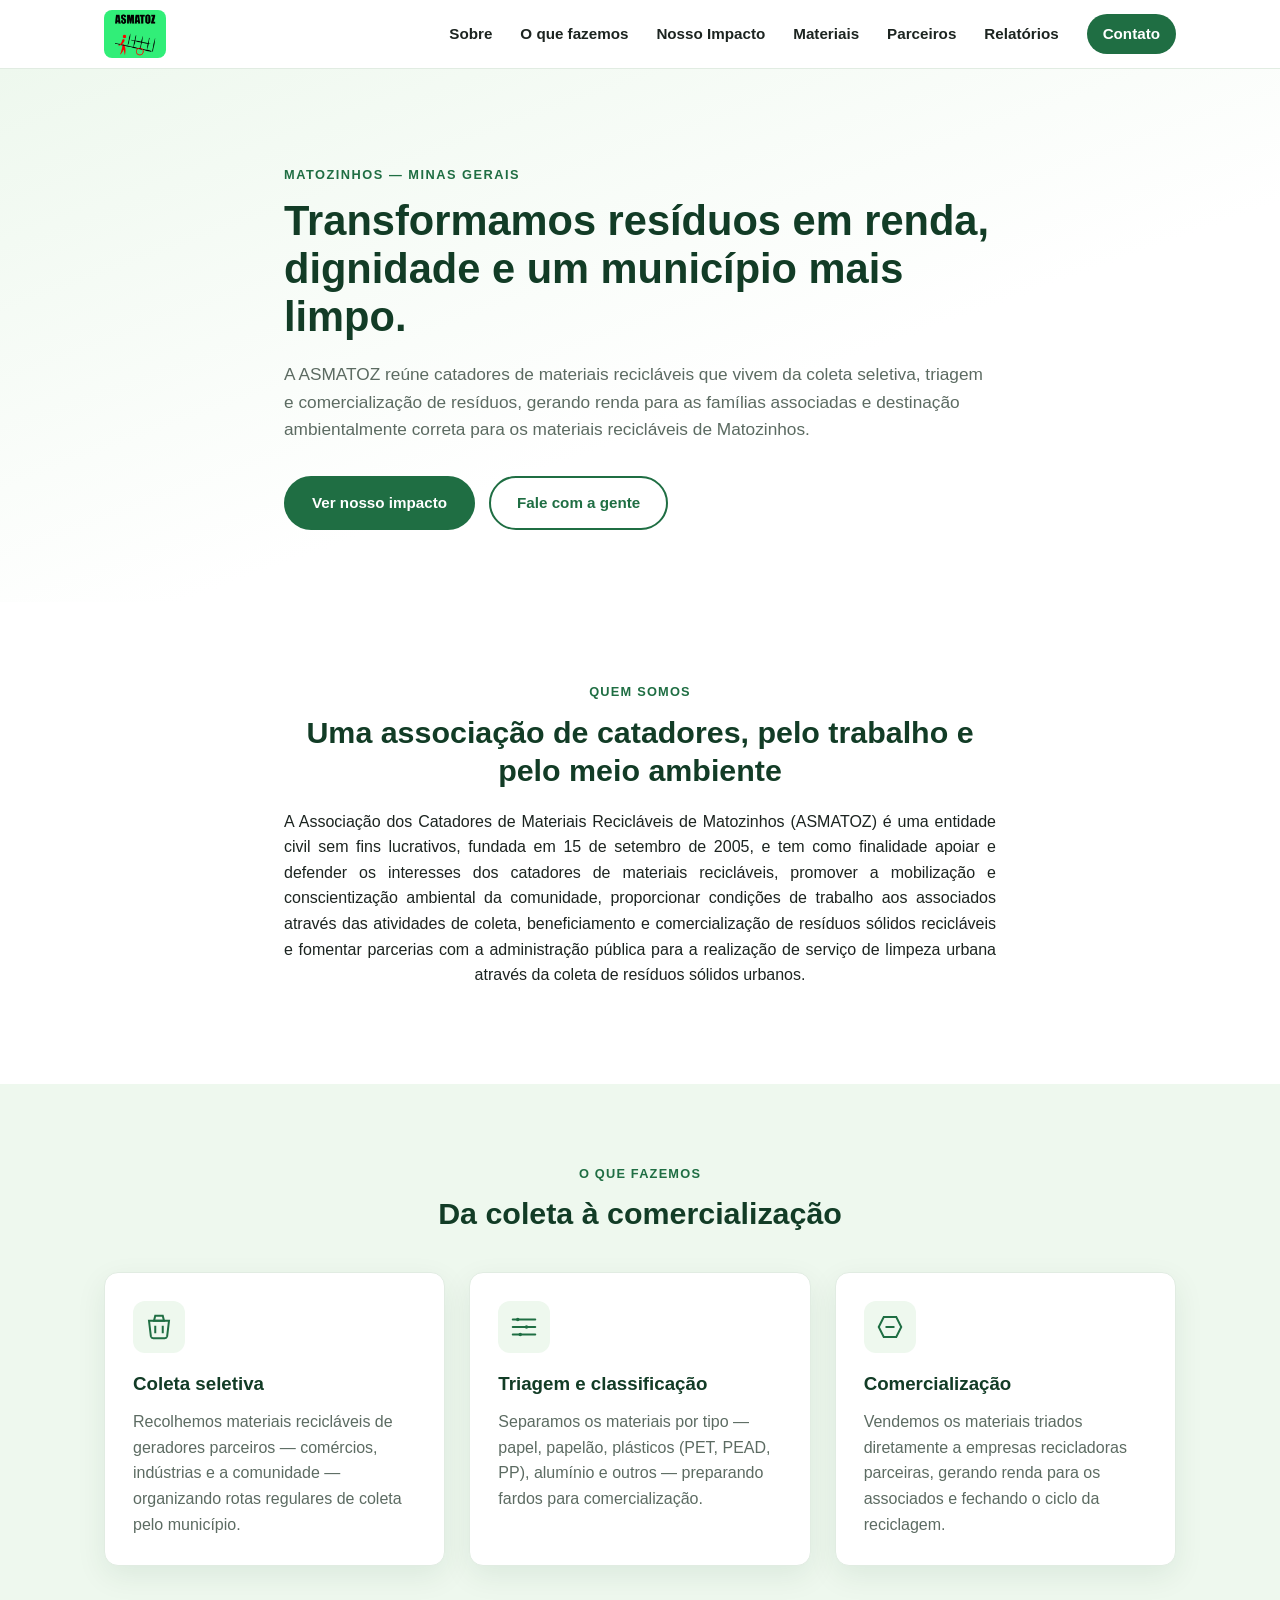
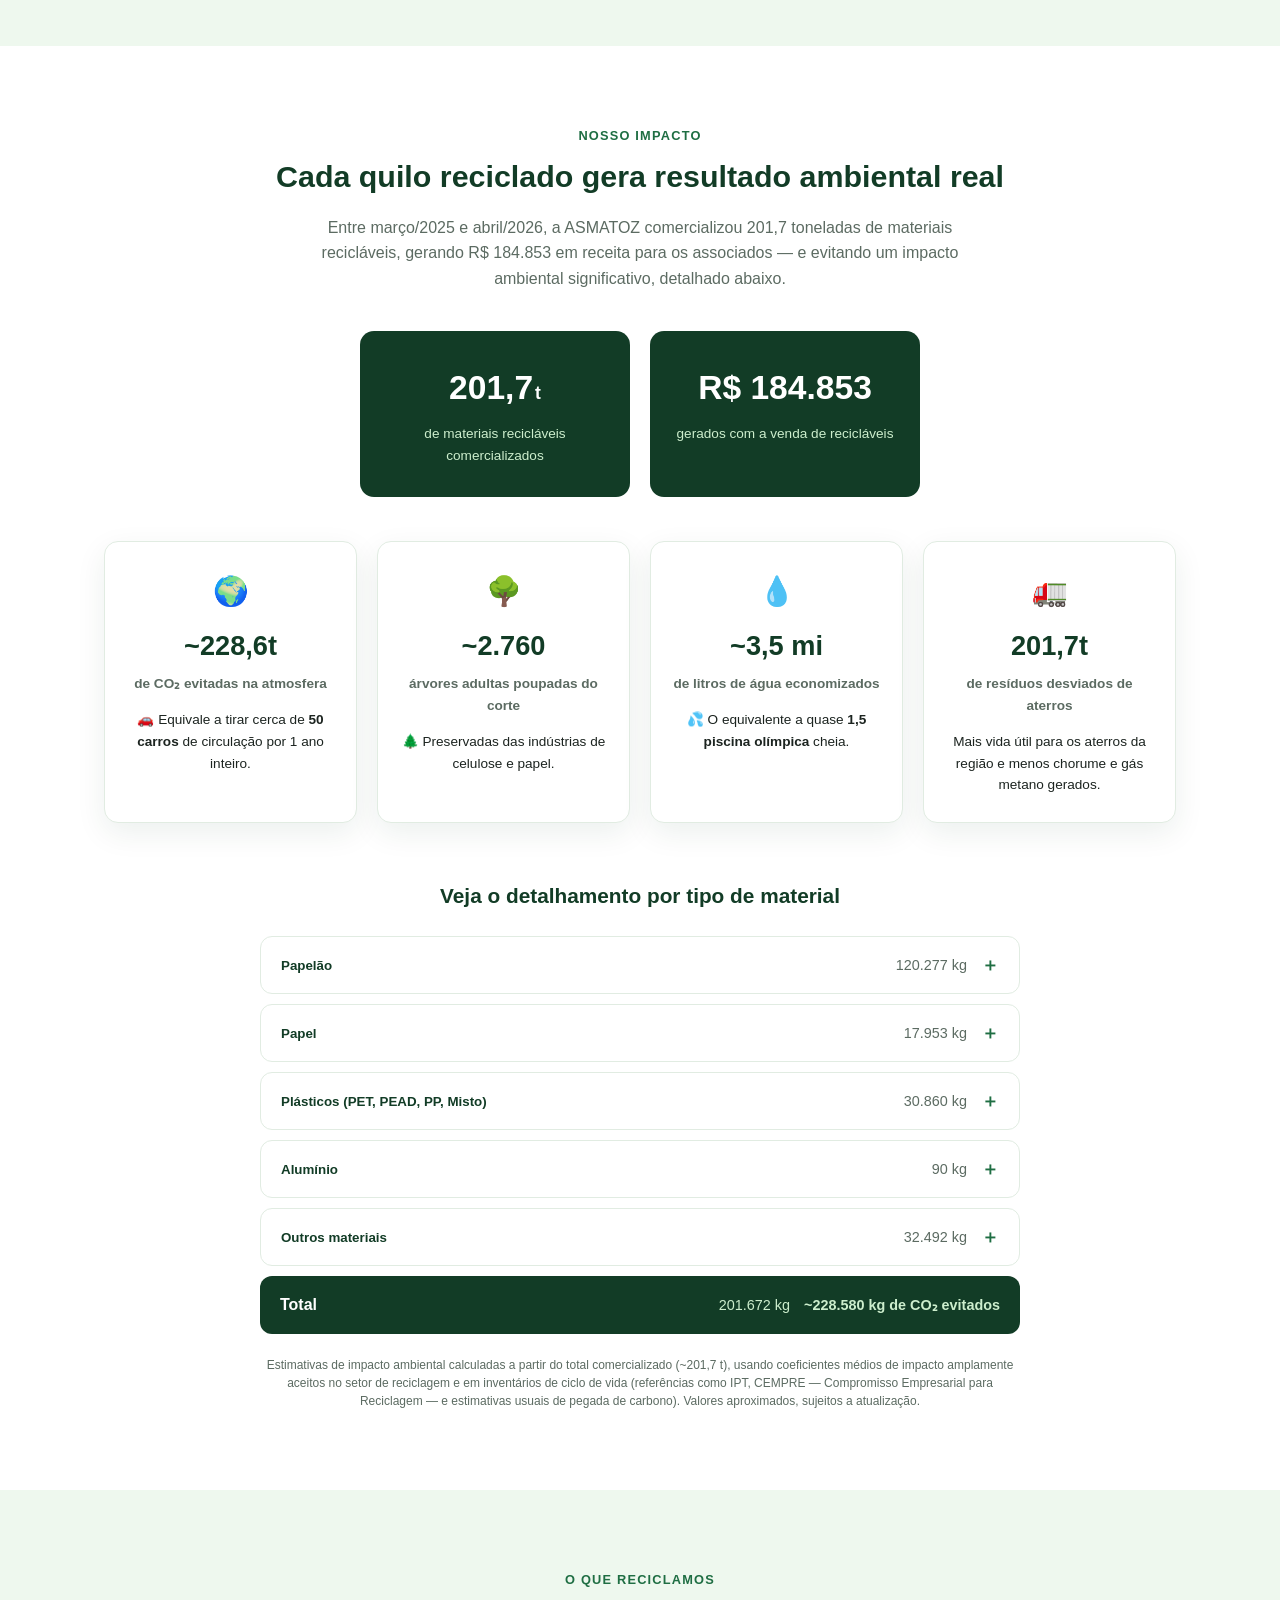
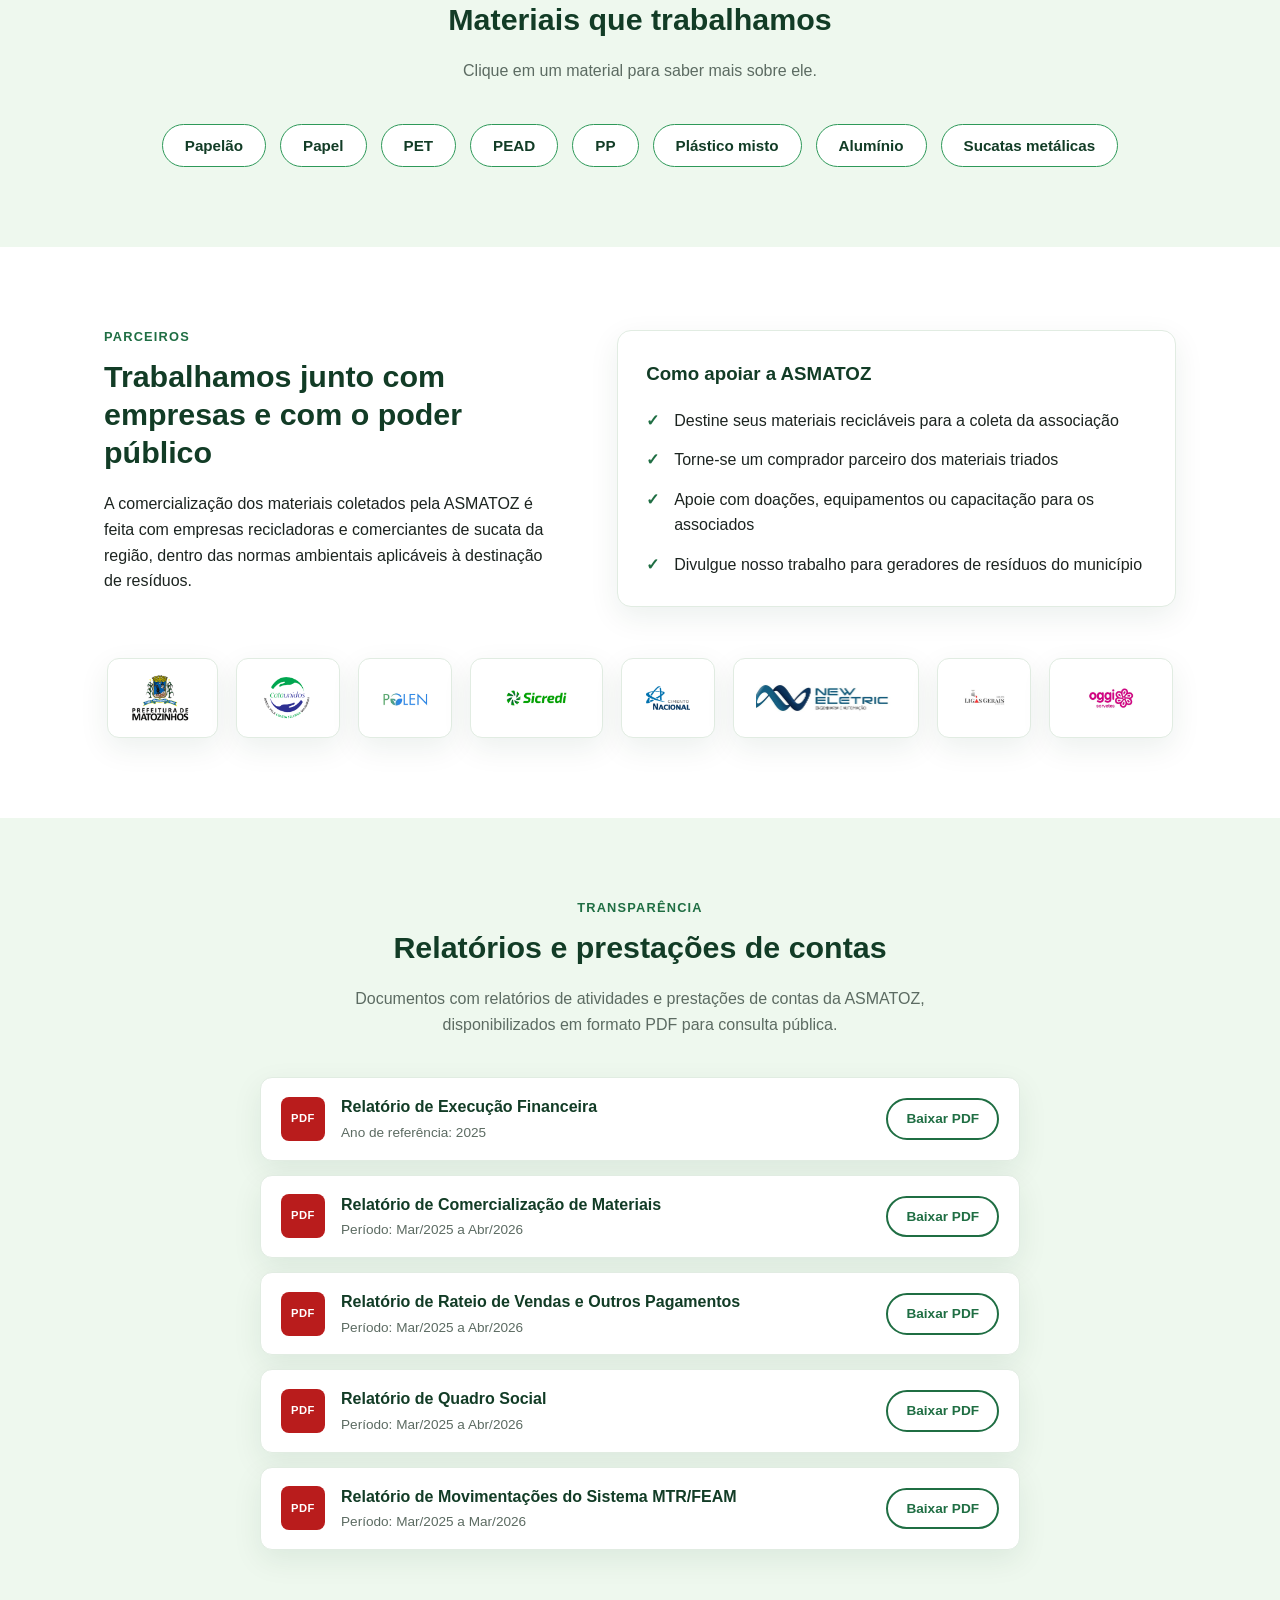
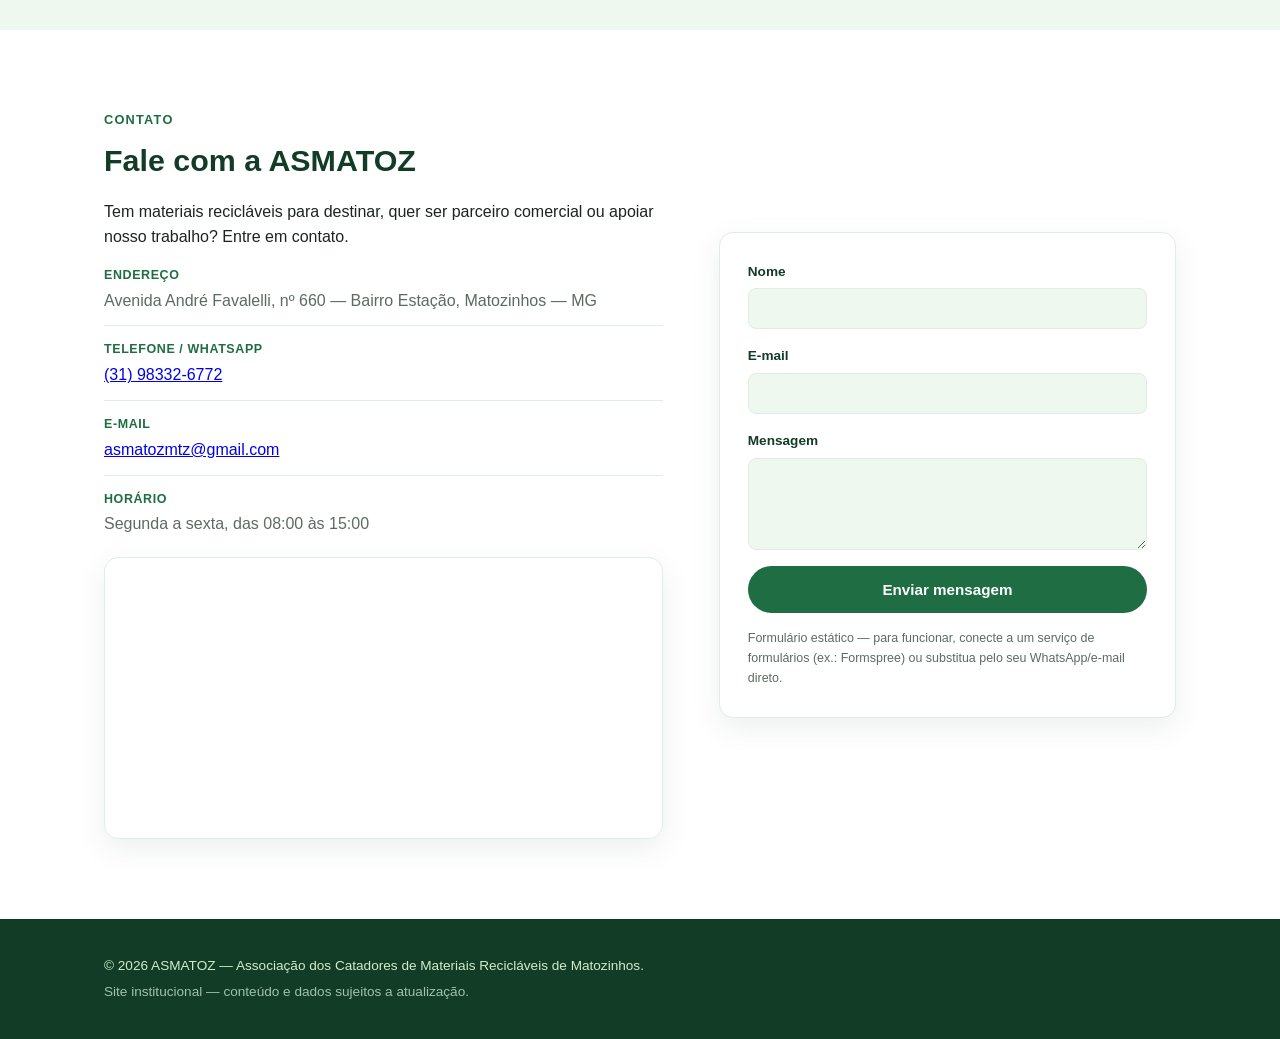
==== index.html @ e8bd4843 "feature:criando base" ====
<!DOCTYPE html>
<html lang="pt-BR">
<head>
<meta charset="UTF-8">
<meta name="viewport" content="width=device-width, initial-scale=1.0">
<title>ASMATOZ — Associação dos Catadores de Materiais Recicláveis de Matozinhos</title>
<meta name="description" content="ASMATOZ — Associação dos Catadores de Materiais Recicláveis de Matozinhos. Coleta seletiva, triagem e comercialização de materiais recicláveis.">
<link rel="icon" href="assets/favicon-32.png" type="image/png">
<link rel="apple-touch-icon" href="assets/favicon-180.png">
<link rel="stylesheet" href="css/style.css">
</head>
<body>

<header class="site-header">
  <div class="container header-inner">
    <a href="#topo" class="brand">
      <span class="brand-mark">
        <img src="assets/header-logo.png" alt="ASMATOZ" height="48">
      </span>
    </a>
    <nav class="main-nav" id="main-nav">
      <a href="#sobre">Sobre</a>
      <a href="#atividades">O que fazemos</a>
      <a href="#impacto">Nosso Impacto</a>
      <a href="#materiais">Materiais</a>
      <a href="#parceiros">Parceiros</a>
      <a href="#relatorios">Relatórios</a>
      <a href="#contato" class="nav-cta">Contato</a>
    </nav>
    <button class="nav-toggle" id="nav-toggle" aria-label="Abrir menu" aria-expanded="false">
      <span></span><span></span><span></span>
    </button>
  </div>
</header>

<main id="topo">

  <section class="hero">
    <div class="container hero-inner">
      <p class="eyebrow">Matozinhos — Minas Gerais</p>
      <h1>Transformamos resíduos em renda, dignidade e um município mais limpo.</h1>
      <p class="hero-sub">A ASMATOZ reúne catadores de materiais recicláveis que vivem da coleta seletiva, triagem e comercialização de resíduos, gerando renda para as famílias associadas e destinação ambientalmente correta para os materiais recicláveis de Matozinhos.</p>
      <div class="hero-actions">
        <a href="#impacto" class="btn btn-primary">Ver nosso impacto</a>
        <a href="#contato" class="btn btn-outline">Fale com a gente</a>
      </div>
    </div>
  </section>

  <section id="sobre" class="section">
    <div class="container sobre-centered">
      <p class="section-tag center">Quem somos</p>
      <h2 class="center">Uma associação de catadores, pelo trabalho e pelo meio ambiente</h2>
      <p class="sobre-text">A Associação dos Catadores de Materiais Recicláveis de Matozinhos (ASMATOZ) é uma entidade civil sem fins lucrativos, fundada em 15 de setembro de 2005, e tem como finalidade apoiar e defender os interesses dos catadores de materiais recicláveis, promover a mobilização e conscientização ambiental da comunidade, proporcionar condições de trabalho aos associados através das atividades de coleta, beneficiamento e comercialização de resíduos sólidos recicláveis e fomentar parcerias com a administração pública para a realização de serviço de limpeza urbana através da coleta de resíduos sólidos urbanos.</p>
    </div>
  </section>

  <section id="atividades" class="section section-alt">
    <div class="container">
      <p class="section-tag center">O que fazemos</p>
      <h2 class="center">Da coleta à comercialização</h2>
      <div class="cards-grid">
        <article class="card">
          <div class="card-icon">
            <svg width="30" height="30" viewBox="0 0 24 24" fill="none"><path d="M4 7h16l-1.5 12.5a2 2 0 0 1-2 1.5H7.5a2 2 0 0 1-2-1.5L4 7z" stroke="#1f6e43" stroke-width="1.6"/><path d="M9 3h6l1 4H8l1-4z" stroke="#1f6e43" stroke-width="1.6"/><path d="M9 11v6M15 11v6" stroke="#1f6e43" stroke-width="1.6"/></svg>
          </div>
          <h3>Coleta seletiva</h3>
          <p>Recolhemos materiais recicláveis de geradores parceiros — comércios, indústrias e a comunidade — organizando rotas regulares de coleta pelo município.</p>
        </article>
        <article class="card">
          <div class="card-icon">
            <svg width="30" height="30" viewBox="0 0 24 24" fill="none"><path d="M3 6h18M3 12h18M3 18h18" stroke="#1f6e43" stroke-width="1.6" stroke-linecap="round"/><circle cx="7" cy="6" r="1.4" fill="#1f6e43"/><circle cx="14" cy="12" r="1.4" fill="#1f6e43"/><circle cx="9" cy="18" r="1.4" fill="#1f6e43"/></svg>
          </div>
          <h3>Triagem e classificação</h3>
          <p>Separamos os materiais por tipo — papel, papelão, plásticos (PET, PEAD, PP), alumínio e outros — preparando fardos para comercialização.</p>
        </article>
        <article class="card">
          <div class="card-icon">
            <svg width="30" height="30" viewBox="0 0 24 24" fill="none"><path d="M3 12l4-8h10l4 8-4 8H7l-4-8z" stroke="#1f6e43" stroke-width="1.6"/><path d="M9 12h6" stroke="#1f6e43" stroke-width="1.6" stroke-linecap="round"/></svg>
          </div>
          <h3>Comercialização</h3>
          <p>Vendemos os materiais triados diretamente a empresas recicladoras parceiras, gerando renda para os associados e fechando o ciclo da reciclagem.</p>
        </article>
      </div>
    </div>
  </section>

  <section id="impacto" class="section">
    <div class="container">
      <p class="section-tag center">Nosso impacto</p>
      <h2 class="center">Cada quilo reciclado gera resultado ambiental real</h2>
      <p class="center muted section-note">Entre março/2025 e abril/2026, a ASMATOZ comercializou 201,7 toneladas de materiais recicláveis, gerando R$ 184.853 em receita para os associados — e evitando um impacto ambiental significativo, detalhado abaixo.</p>

      <div class="stats-grid stats-grid-2">
        <div class="stat-card">
          <span class="stat-number">201,7<small>t</small></span>
          <span class="stat-label">de materiais recicláveis comercializados</span>
        </div>
        <div class="stat-card">
          <span class="stat-number">R$ 184.853</span>
          <span class="stat-label">gerados com a venda de recicláveis</span>
        </div>
      </div>

      <div class="impact-callouts">
        <div class="impact-callout">
          <div class="impact-icon">🌍</div>
          <span class="impact-number">~228,6t</span>
          <span class="impact-label">de CO₂ evitadas na atmosfera</span>
          <p class="impact-analogy">🚗 Equivale a tirar cerca de <strong>50 carros</strong> de circulação por 1 ano inteiro.</p>
        </div>
        <div class="impact-callout">
          <div class="impact-icon">🌳</div>
          <span class="impact-number">~2.760</span>
          <span class="impact-label">árvores adultas poupadas do corte</span>
          <p class="impact-analogy">🌲 Preservadas das indústrias de celulose e papel.</p>
        </div>
        <div class="impact-callout">
          <div class="impact-icon">💧</div>
          <span class="impact-number">~3,5 mi</span>
          <span class="impact-label">de litros de água economizados</span>
          <p class="impact-analogy">💦 O equivalente a quase <strong>1,5 piscina olímpica</strong> cheia.</p>
        </div>
        <div class="impact-callout">
          <div class="impact-icon">🚛</div>
          <span class="impact-number">201,7t</span>
          <span class="impact-label">de resíduos desviados de aterros</span>
          <p class="impact-analogy">Mais vida útil para os aterros da região e menos chorume e gás metano gerados.</p>
        </div>
      </div>

      <div class="impact-detail">
        <h3 class="impact-detail-title">Veja o detalhamento por tipo de material</h3>
        <div class="accordion" id="impact-accordion">
          <button class="accordion-item" type="button" aria-expanded="false">
            <span class="acc-head">
              <span class="acc-material">Papelão</span>
              <span class="acc-qty">120.277 kg</span>
              <span class="acc-chevron">＋</span>
            </span>
            <span class="acc-body">
              <span><strong>CO₂ evitado:</strong> ~132.300 kg</span>
              <span><strong>Recursos poupados:</strong> ~2.400 árvores e 3,1 milhões de litros de água</span>
              <span><strong>Energia:</strong> suficiente para abastecer ~35 casas por 1 ano</span>
            </span>
          </button>
          <button class="accordion-item" type="button" aria-expanded="false">
            <span class="acc-head">
              <span class="acc-material">Papel</span>
              <span class="acc-qty">17.953 kg</span>
              <span class="acc-chevron">＋</span>
            </span>
            <span class="acc-body">
              <span><strong>CO₂ evitado:</strong> ~19.700 kg</span>
              <span><strong>Recursos poupados:</strong> ~360 árvores e 460 mil litros de água</span>
              <span><strong>Energia:</strong> suficiente para abastecer ~5 casas por 1 ano</span>
            </span>
          </button>
          <button class="accordion-item" type="button" aria-expanded="false">
            <span class="acc-head">
              <span class="acc-material">Plásticos (PET, PEAD, PP, Misto)</span>
              <span class="acc-qty">30.860 kg</span>
              <span class="acc-chevron">＋</span>
            </span>
            <span class="acc-body">
              <span><strong>CO₂ evitado:</strong> ~46.300 kg</span>
              <span><strong>Recursos poupados:</strong> ~40.000 litros de petróleo (matéria-prima)</span>
              <span><strong>Energia:</strong> equivalente a ~180 mil horas de uma geladeira ligada</span>
            </span>
          </button>
          <button class="accordion-item" type="button" aria-expanded="false">
            <span class="acc-head">
              <span class="acc-material">Alumínio</span>
              <span class="acc-qty">90 kg</span>
              <span class="acc-chevron">＋</span>
            </span>
            <span class="acc-body">
              <span><strong>CO₂ evitado:</strong> ~1.080 kg</span>
              <span><strong>Recursos poupados:</strong> ~450 kg de bauxita (minério extraído)</span>
              <span><strong>Energia:</strong> 95% de economia frente à produção primária</span>
            </span>
          </button>
          <button class="accordion-item" type="button" aria-expanded="false">
            <span class="acc-head">
              <span class="acc-material">Outros materiais</span>
              <span class="acc-qty">32.492 kg</span>
              <span class="acc-chevron">＋</span>
            </span>
            <span class="acc-body">
              <span><strong>CO₂ evitado:</strong> ~29.200 kg</span>
              <span><strong>Recursos poupados:</strong> redução drástica de volume em aterros sanitários</span>
              <span><strong>Energia:</strong> impacto logístico e energético reduzido</span>
            </span>
          </button>
          <div class="accordion-total">
            <span class="acc-material">Total</span>
            <span class="acc-qty">201.672 kg</span>
            <span class="acc-co2">~228.580 kg de CO₂ evitados</span>
          </div>
        </div>
        <p class="muted methodology-note">Estimativas de impacto ambiental calculadas a partir do total comercializado (~201,7 t), usando coeficientes médios de impacto amplamente aceitos no setor de reciclagem e em inventários de ciclo de vida (referências como IPT, CEMPRE — Compromisso Empresarial para Reciclagem — e estimativas usuais de pegada de carbono). Valores aproximados, sujeitos a atualização.</p>
      </div>
    </div>
  </section>

  <section id="materiais" class="section section-alt">
    <div class="container">
      <p class="section-tag center">O que reciclamos</p>
      <h2 class="center">Materiais que trabalhamos</h2>
      <p class="center muted section-note">Clique em um material para saber mais sobre ele.</p>
      <div class="materials-grid" id="materials-grid">
        <button class="material-chip" type="button" data-material="papelao">Papelão</button>
        <button class="material-chip" type="button" data-material="papel">Papel</button>
        <button class="material-chip" type="button" data-material="pet">PET</button>
        <button class="material-chip" type="button" data-material="pead">PEAD</button>
        <button class="material-chip" type="button" data-material="pp">PP</button>
        <button class="material-chip" type="button" data-material="misto">Plástico misto</button>
        <button class="material-chip" type="button" data-material="aluminio">Alumínio</button>
        <button class="material-chip" type="button" data-material="sucata">Sucatas metálicas</button>
      </div>
    </div>
  </section>

  <div class="modal-overlay" id="material-modal" hidden>
    <div class="modal-box" role="dialog" aria-modal="true" aria-labelledby="modal-title">
      <button class="modal-close" id="modal-close" type="button" aria-label="Fechar">×</button>
      <h3 id="modal-title"></h3>
      <p id="modal-body"></p>
    </div>
  </div>

  <section id="parceiros" class="section">
    <div class="container two-col reverse">
      <div class="info-card">
        <h3>Como apoiar a ASMATOZ</h3>
        <ul class="check-list">
          <li>Destine seus materiais recicláveis para a coleta da associação</li>
          <li>Torne-se um comprador parceiro dos materiais triados</li>
          <li>Apoie com doações, equipamentos ou capacitação para os associados</li>
          <li>Divulgue nosso trabalho para geradores de resíduos do município</li>
        </ul>
      </div>
      <div>
        <p class="section-tag">Parceiros</p>
        <h2>Trabalhamos junto com empresas e com o poder público</h2>
        <p>A comercialização dos materiais coletados pela ASMATOZ é feita com empresas recicladoras e comerciantes de sucata da região, dentro das normas ambientais aplicáveis à destinação de resíduos.</p>
      </div>
    </div>
    <div class="container">
      <div class="partners-strip">
        <div class="partner-logo"><img src="assets/parceiros/prefeitura.png" alt="Prefeitura de Matozinhos"></div>
        <div class="partner-logo"><img src="assets/parceiros/cataunidos.png" alt="Cataunidos"></div>
        <div class="partner-logo"><img src="assets/parceiros/polem.png" alt="PoLEN"></div>
        <div class="partner-logo"><img src="assets/parceiros/sicredi.png" alt="Sicredi"></div>
        <div class="partner-logo"><img src="assets/parceiros/cimento-nacional.png" alt="Cimento Nacional"></div>
        <div class="partner-logo"><img src="assets/parceiros/new-eletric.png" alt="New Eletric"></div>
        <div class="partner-logo"><img src="assets/parceiros/ligas-gerais.png" alt="Ligas Gerais"></div>
        <div class="partner-logo"><img src="assets/parceiros/oggi-sorvetes.png" alt="Oggi Sorvetes"></div>
      </div>
    </div>
  </section>

  <section id="relatorios" class="section section-alt">
    <div class="container">
      <p class="section-tag center">Transparência</p>
      <h2 class="center">Relatórios e prestações de contas</h2>
      <p class="center muted section-note">Documentos com relatórios de atividades e prestações de contas da ASMATOZ, disponibilizados em formato PDF para consulta pública.</p>

      <div class="reports-grid">
        <div class="report-card">
          <div class="report-icon">PDF</div>
          <div class="report-info">
            <h3>Relatório de Execução Financeira</h3>
            <p class="muted">Ano de referência: 2025</p>
          </div>
          <a href="docs/relatorio-execucao-financeira-2025.pdf" class="btn btn-outline report-btn" target="_blank" rel="noopener">Baixar PDF</a>
        </div>
        <div class="report-card">
          <div class="report-icon">PDF</div>
          <div class="report-info">
            <h3>Relatório de Comercialização de Materiais</h3>
            <p class="muted">Período: Mar/2025 a Abr/2026</p>
          </div>
          <a href="docs/relatorio-comercializacao-materiais.pdf" class="btn btn-outline report-btn" target="_blank" rel="noopener">Baixar PDF</a>
        </div>
        <div class="report-card">
          <div class="report-icon">PDF</div>
          <div class="report-info">
            <h3>Relatório de Rateio de Vendas e Outros Pagamentos</h3>
            <p class="muted">Período: Mar/2025 a Abr/2026</p>
          </div>
          <a href="docs/relatorio-rateio-vendas.pdf" class="btn btn-outline report-btn" target="_blank" rel="noopener">Baixar PDF</a>
        </div>
        <div class="report-card">
          <div class="report-icon">PDF</div>
          <div class="report-info">
            <h3>Relatório de Quadro Social</h3>
            <p class="muted">Período: Mar/2025 a Abr/2026</p>
          </div>
          <a href="docs/relatorio-quadro-social.pdf" class="btn btn-outline report-btn" target="_blank" rel="noopener">Baixar PDF</a>
        </div>
        <div class="report-card">
          <div class="report-icon">PDF</div>
          <div class="report-info">
            <h3>Relatório de Movimentações do Sistema MTR/FEAM</h3>
            <p class="muted">Período: Mar/2025 a Mar/2026</p>
          </div>
          <a href="docs/relatorio-mtr-feam.pdf" class="btn btn-outline report-btn" target="_blank" rel="noopener">Baixar PDF</a>
        </div>
      </div>
    </div>
  </section>

  <section id="contato" class="section">
    <div class="container two-col">
      <div>
        <p class="section-tag">Contato</p>
        <h2>Fale com a ASMATOZ</h2>
        <p>Tem materiais recicláveis para destinar, quer ser parceiro comercial ou apoiar nosso trabalho? Entre em contato.</p>
        <ul class="info-list plain">
          <li><strong>Endereço</strong><span>Avenida André Favalelli, nº 660 — Bairro Estação, Matozinhos — MG</span></li>
          <li><strong>Telefone / WhatsApp</strong><span><a href="https://wa.me/5531983326772" target="_blank" rel="noopener">(31) 98332-6772</a></span></li>
          <li><strong>E-mail</strong><span><a href="mailto:asmatozmtz@gmail.com">asmatozmtz@gmail.com</a></span></li>
          <li><strong>Horário</strong><span>Segunda a sexta, das 08:00 às 15:00</span></li>
        </ul>
        <div class="map-embed">
          <iframe
            title="Localização da ASMATOZ no Google Maps"
            src="https://www.google.com/maps?q=Avenida+Andr%C3%A9+Favalelli,+660,+Esta%C3%A7%C3%A3o,+Matozinhos+-+MG&output=embed"
            width="100%" height="280" style="border:0;" allowfullscreen="" loading="lazy"
            referrerpolicy="no-referrer-when-downgrade">
          </iframe>
        </div>
      </div>
      <form class="contact-form" id="contact-form">
        <label>Nome
          <input type="text" name="nome" required>
        </label>
        <label>E-mail
          <input type="email" name="email" required>
        </label>
        <label>Mensagem
          <textarea name="mensagem" rows="4" required></textarea>
        </label>
        <button type="submit" class="btn btn-primary full-width">Enviar mensagem</button>
        <p class="form-note">Formulário estático — para funcionar, conecte a um serviço de formulários (ex.: Formspree) ou substitua pelo seu WhatsApp/e-mail direto.</p>
      </form>
    </div>
  </section>

</main>

<footer class="site-footer">
  <div class="container footer-inner">
    <p>&copy; <span id="year"></span> ASMATOZ — Associação dos Catadores de Materiais Recicláveis de Matozinhos.</p>
    <p class="muted">Site institucional — conteúdo e dados sujeitos a atualização.</p>
  </div>
</footer>

<script src="js/script.js"></script>
</body>
</html>
---- css/style.css ----
:root {
  --green-900: #123c26;
  --green-700: #1f6e43;
  --green-500: #2e9959;
  --green-200: #cdeecd;
  --green-100: #eef8ee;
  --ink: #1c2420;
  --muted: #5c6b62;
  --paper: #ffffff;
  --border: #e1ece2;
  --shadow: 0 10px 30px rgba(18, 60, 38, 0.08);
  --radius: 14px;
  --maxw: 1120px;
}

* { box-sizing: border-box; }

html { scroll-behavior: smooth; }

body {
  margin: 0;
  font-family: "Segoe UI", Roboto, Helvetica, Arial, sans-serif;
  color: var(--ink);
  background: var(--paper);
  line-height: 1.6;
}

img { max-width: 100%; display: block; }

.container {
  max-width: var(--maxw);
  margin: 0 auto;
  padding: 0 24px;
}

/* Header */
.site-header {
  position: sticky;
  top: 0;
  z-index: 50;
  background: rgba(255, 255, 255, 0.92);
  backdrop-filter: saturate(180%) blur(8px);
  border-bottom: 1px solid var(--border);
}

.header-inner {
  display: flex;
  align-items: center;
  justify-content: space-between;
  height: 68px;
}

.brand {
  display: flex;
  align-items: center;
  gap: 10px;
  text-decoration: none;
  color: var(--green-900);
}

.brand-mark img {
  border-radius: 8px;
  display: block;
}

.brand-text {
  font-weight: 800;
  font-size: 1.25rem;
  letter-spacing: 0.5px;
}

.main-nav {
  display: flex;
  align-items: center;
  gap: 28px;
}

.main-nav a {
  color: var(--ink);
  text-decoration: none;
  font-size: 0.95rem;
  font-weight: 600;
}

.main-nav a:hover { color: var(--green-700); }

.nav-cta {
  background: var(--green-700);
  color: #fff !important;
  padding: 8px 16px;
  border-radius: 999px;
}

.nav-cta:hover { background: var(--green-900); }

.nav-toggle {
  display: none;
  flex-direction: column;
  gap: 5px;
  background: none;
  border: none;
  cursor: pointer;
  padding: 6px;
}

.nav-toggle span {
  width: 24px;
  height: 2px;
  background: var(--green-900);
  display: block;
}

/* Hero */
.hero {
  background: linear-gradient(160deg, var(--green-100) 0%, #ffffff 60%);
  padding: 96px 0 72px;
}

.hero-inner { max-width: 760px; }

.eyebrow {
  color: var(--green-700);
  font-weight: 700;
  letter-spacing: 1.5px;
  text-transform: uppercase;
  font-size: 0.8rem;
  margin: 0 0 12px;
}

.hero h1 {
  font-size: 2.6rem;
  line-height: 1.15;
  margin: 0 0 20px;
  color: var(--green-900);
}

.hero-sub {
  font-size: 1.08rem;
  color: var(--muted);
  margin: 0 0 32px;
}

.hero-actions { display: flex; gap: 14px; flex-wrap: wrap; }

.btn {
  display: inline-block;
  padding: 13px 26px;
  border-radius: 999px;
  font-weight: 700;
  text-decoration: none;
  font-size: 0.95rem;
  border: 2px solid transparent;
  cursor: pointer;
}

.btn-primary {
  background: var(--green-700);
  color: #fff;
}

.btn-primary:hover { background: var(--green-900); }

.btn-outline {
  background: transparent;
  color: var(--green-700);
  border-color: var(--green-700);
}

.btn-outline:hover { background: var(--green-100); }

.full-width { width: 100%; }

/* Sections */
.section { padding: 80px 0; }
.section-alt { background: var(--green-100); }

.section-tag {
  color: var(--green-700);
  font-weight: 700;
  text-transform: uppercase;
  letter-spacing: 1.2px;
  font-size: 0.8rem;
  margin: 0 0 10px;
}

.section h2 {
  color: var(--green-900);
  font-size: 1.9rem;
  margin: 0 0 20px;
  line-height: 1.25;
}

.center { text-align: center; }

.section-note { max-width: 640px; margin: 0 auto 40px; }
.small-note { margin-top: 32px; font-size: 0.85rem; }

.muted { color: var(--muted); }

.two-col {
  display: grid;
  grid-template-columns: 1.1fr 0.9fr;
  gap: 56px;
  align-items: center;
}

.two-col.reverse { grid-template-columns: 0.9fr 1.1fr; }
.two-col.reverse .info-card { order: 1; }

.sobre-centered {
  max-width: 760px;
  text-align: center;
}

.sobre-text {
  text-align: justify;
  text-align-last: center;
}

.info-card {
  background: #fff;
  border: 1px solid var(--border);
  border-radius: var(--radius);
  padding: 28px;
  box-shadow: var(--shadow);
}

.info-card h3 {
  margin-top: 0;
  color: var(--green-900);
}

.info-list {
  list-style: none;
  margin: 0;
  padding: 0;
  display: flex;
  flex-direction: column;
  gap: 14px;
}

.info-list li {
  display: flex;
  flex-direction: column;
  gap: 2px;
  border-bottom: 1px solid var(--border);
  padding-bottom: 12px;
}

.info-list li:last-child { border-bottom: none; padding-bottom: 0; }

.info-list strong {
  font-size: 0.78rem;
  text-transform: uppercase;
  letter-spacing: 0.6px;
  color: var(--green-700);
}

.info-list.plain span { color: var(--muted); }

.check-list {
  margin: 0;
  padding: 0;
  list-style: none;
  display: flex;
  flex-direction: column;
  gap: 14px;
}

.check-list li {
  padding-left: 28px;
  position: relative;
}

.check-list li::before {
  content: "✓";
  position: absolute;
  left: 0;
  top: 0;
  color: var(--green-700);
  font-weight: 800;
}

/* Cards grid */
.cards-grid {
  display: grid;
  grid-template-columns: repeat(3, 1fr);
  gap: 24px;
  margin-top: 40px;
}

.card {
  background: #fff;
  border: 1px solid var(--border);
  border-radius: var(--radius);
  padding: 28px;
  box-shadow: var(--shadow);
}

.card-icon {
  width: 52px;
  height: 52px;
  border-radius: 12px;
  background: var(--green-100);
  display: flex;
  align-items: center;
  justify-content: center;
  margin-bottom: 16px;
}

.card h3 { margin: 0 0 10px; color: var(--green-900); }
.card p { margin: 0; color: var(--muted); }

/* Stats */
.stats-grid {
  display: grid;
  grid-template-columns: repeat(4, 1fr);
  gap: 20px;
  margin-top: 36px;
}

.stat-card {
  background: var(--green-900);
  color: #fff;
  border-radius: var(--radius);
  padding: 30px 20px;
  text-align: center;
  display: flex;
  flex-direction: column;
  gap: 8px;
}

.stat-number {
  font-size: 2.1rem;
  font-weight: 800;
  color: #fff;
}

.stat-number small { font-size: 1.1rem; margin-left: 2px; font-weight: 600; }

.stat-label {
  font-size: 0.85rem;
  color: var(--green-200);
}

/* Materials */
.materials-grid {
  display: flex;
  flex-wrap: wrap;
  gap: 14px;
  justify-content: center;
  margin-top: 36px;
}

.material-chip {
  background: #fff;
  border: 1.5px solid var(--green-500);
  color: var(--green-900);
  font-weight: 700;
  padding: 12px 22px;
  border-radius: 999px;
  font-family: inherit;
  font-size: 0.95rem;
  cursor: pointer;
  transition: transform 0.15s ease, box-shadow 0.15s ease, background 0.15s ease;
}

.material-chip:hover,
.material-chip:focus-visible {
  background: var(--green-700);
  color: #fff;
  transform: translateY(-2px);
  box-shadow: var(--shadow);
}

/* Modal */
.modal-overlay {
  position: fixed;
  inset: 0;
  background: rgba(18, 60, 38, 0.55);
  display: flex;
  align-items: center;
  justify-content: center;
  padding: 20px;
  z-index: 200;
}

.modal-overlay[hidden] { display: none; }

.modal-box {
  background: #fff;
  border-radius: var(--radius);
  padding: 32px;
  max-width: 480px;
  width: 100%;
  position: relative;
  box-shadow: var(--shadow);
}

.modal-box h3 {
  color: var(--green-900);
  margin: 0 0 14px;
}

.modal-box p {
  color: var(--muted);
  margin: 0;
  line-height: 1.6;
}

.modal-close {
  position: absolute;
  top: 14px;
  right: 14px;
  border: none;
  background: var(--green-100);
  color: var(--green-900);
  width: 32px;
  height: 32px;
  border-radius: 50%;
  font-size: 1.2rem;
  line-height: 1;
  cursor: pointer;
}

.modal-close:hover { background: var(--green-200); }

/* Map */
.map-embed {
  margin-top: 20px;
  border-radius: var(--radius);
  overflow: hidden;
  border: 1px solid var(--border);
  box-shadow: var(--shadow);
}

.map-embed iframe { display: block; }

/* Impact section */
.stats-grid-2 {
  grid-template-columns: repeat(2, 1fr);
  max-width: 560px;
  margin: 36px auto 0;
}

.impact-callouts {
  display: grid;
  grid-template-columns: repeat(4, 1fr);
  gap: 20px;
  margin-top: 44px;
}

.impact-callout {
  background: #fff;
  border: 1px solid var(--border);
  border-radius: var(--radius);
  padding: 26px 20px;
  text-align: center;
  box-shadow: var(--shadow);
  display: flex;
  flex-direction: column;
  align-items: center;
  gap: 6px;
}

.impact-icon { font-size: 1.8rem; margin-bottom: 4px; }

.impact-number {
  font-size: 1.7rem;
  font-weight: 800;
  color: var(--green-900);
}

.impact-label {
  font-size: 0.85rem;
  color: var(--muted);
  font-weight: 600;
}

.impact-analogy {
  margin: 8px 0 0;
  font-size: 0.85rem;
  color: var(--ink);
}

.impact-detail { margin-top: 56px; }

.impact-detail-title {
  text-align: center;
  color: var(--green-900);
  font-size: 1.3rem;
  margin: 0 0 24px;
}

.accordion {
  max-width: 760px;
  margin: 0 auto;
  display: flex;
  flex-direction: column;
  gap: 10px;
}

.accordion-item {
  background: #fff;
  border: 1px solid var(--border);
  border-radius: 12px;
  padding: 0;
  text-align: left;
  cursor: pointer;
  font-family: inherit;
  overflow: hidden;
}

.acc-head {
  display: flex;
  align-items: center;
  gap: 14px;
  padding: 16px 20px;
}

.acc-material {
  flex: 1;
  font-weight: 700;
  color: var(--green-900);
}

.acc-qty {
  color: var(--muted);
  font-size: 0.9rem;
}

.acc-chevron {
  color: var(--green-700);
  font-weight: 800;
  font-size: 1.1rem;
  transition: transform 0.2s ease;
}

.accordion-item[aria-expanded="true"] .acc-chevron { transform: rotate(45deg); }

.acc-body {
  display: none;
  flex-direction: column;
  gap: 6px;
  padding: 0 20px 18px;
  color: var(--muted);
  font-size: 0.92rem;
  border-top: 1px solid var(--border);
  padding-top: 12px;
}

.accordion-item[aria-expanded="true"] .acc-body { display: flex; }

.accordion-total {
  display: flex;
  align-items: center;
  gap: 14px;
  padding: 16px 20px;
  background: var(--green-900);
  border-radius: 12px;
  color: #fff;
}

.accordion-total .acc-material { color: #fff; }
.accordion-total .acc-qty { color: var(--green-200); }
.accordion-total .acc-co2 {
  margin-left: auto;
  font-weight: 700;
  color: var(--green-200);
  font-size: 0.9rem;
}

.methodology-note {
  max-width: 760px;
  margin: 22px auto 0;
  font-size: 0.75rem;
  text-align: center;
  line-height: 1.5;
}

/* Partners strip */
.partners-strip {
  margin-top: 48px;
  display: flex;
  flex-wrap: wrap;
  justify-content: center;
  align-items: center;
  gap: 18px;
}

.partner-logo {
  background: #fff;
  border: 1px solid var(--border);
  border-radius: 12px;
  padding: 14px 22px;
  display: flex;
  align-items: center;
  justify-content: center;
  height: 80px;
  box-shadow: var(--shadow);
}

.partner-logo img {
  max-height: 48px;
  max-width: 140px;
  width: auto;
  height: auto;
  object-fit: contain;
}

/* Reports (Relatórios) */
.reports-grid {
  max-width: 760px;
  margin: 40px auto 0;
  display: flex;
  flex-direction: column;
  gap: 14px;
}

.report-card {
  background: #fff;
  border: 1px solid var(--border);
  border-radius: 12px;
  padding: 16px 20px;
  display: flex;
  align-items: center;
  gap: 16px;
  box-shadow: var(--shadow);
}

.report-icon {
  flex-shrink: 0;
  width: 44px;
  height: 44px;
  border-radius: 8px;
  background: #b91c1c;
  color: #fff;
  font-size: 0.7rem;
  font-weight: 800;
  display: flex;
  align-items: center;
  justify-content: center;
  letter-spacing: 0.5px;
}

.report-info { flex: 1; }
.report-info h3 { margin: 0 0 2px; font-size: 1rem; color: var(--green-900); }
.report-info p { margin: 0; font-size: 0.85rem; }

.report-btn {
  padding: 8px 18px;
  font-size: 0.85rem;
  flex-shrink: 0;
}

/* Contact form */
.contact-form {
  background: #fff;
  border: 1px solid var(--border);
  border-radius: var(--radius);
  padding: 28px;
  box-shadow: var(--shadow);
  display: flex;
  flex-direction: column;
  gap: 16px;
}

.contact-form label {
  display: flex;
  flex-direction: column;
  gap: 6px;
  font-size: 0.85rem;
  font-weight: 700;
  color: var(--green-900);
}

.contact-form input,
.contact-form textarea {
  font-family: inherit;
  font-size: 0.95rem;
  padding: 11px 14px;
  border-radius: 8px;
  border: 1px solid var(--border);
  background: var(--green-100);
  color: var(--ink);
}

.contact-form input:focus,
.contact-form textarea:focus {
  outline: 2px solid var(--green-500);
  background: #fff;
}

.form-note {
  font-size: 0.78rem;
  color: var(--muted);
  margin: 0;
}

/* Footer */
.site-footer {
  background: var(--green-900);
  color: var(--green-200);
  padding: 32px 0;
}

.footer-inner p { margin: 4px 0; font-size: 0.85rem; }
.footer-inner .muted { color: #9fc2ab; }

/* Responsive */
@media (max-width: 880px) {
  .two-col, .two-col.reverse { grid-template-columns: 1fr; gap: 32px; }
  .two-col.reverse .info-card { order: 0; }
  .cards-grid { grid-template-columns: 1fr; }
  .stats-grid { grid-template-columns: repeat(2, 1fr); }
  .impact-callouts { grid-template-columns: repeat(2, 1fr); }
  .hero h1 { font-size: 2rem; }
}

@media (max-width: 720px) {
  .main-nav {
    position: absolute;
    top: 68px;
    left: 0;
    right: 0;
    background: #fff;
    flex-direction: column;
    align-items: flex-start;
    padding: 20px 24px;
    gap: 18px;
    border-bottom: 1px solid var(--border);
    display: none;
  }
  .main-nav.open { display: flex; }
  .nav-cta { align-self: flex-start; }
  .nav-toggle { display: flex; }
  .hero { padding: 64px 0 48px; }
  .section { padding: 56px 0; }
  .stats-grid { grid-template-columns: 1fr 1fr; }
  .impact-callouts { grid-template-columns: 1fr; }
  .acc-head { flex-wrap: wrap; }
  .accordion-total { flex-wrap: wrap; }
  .accordion-total .acc-co2 { margin-left: 0; }
}
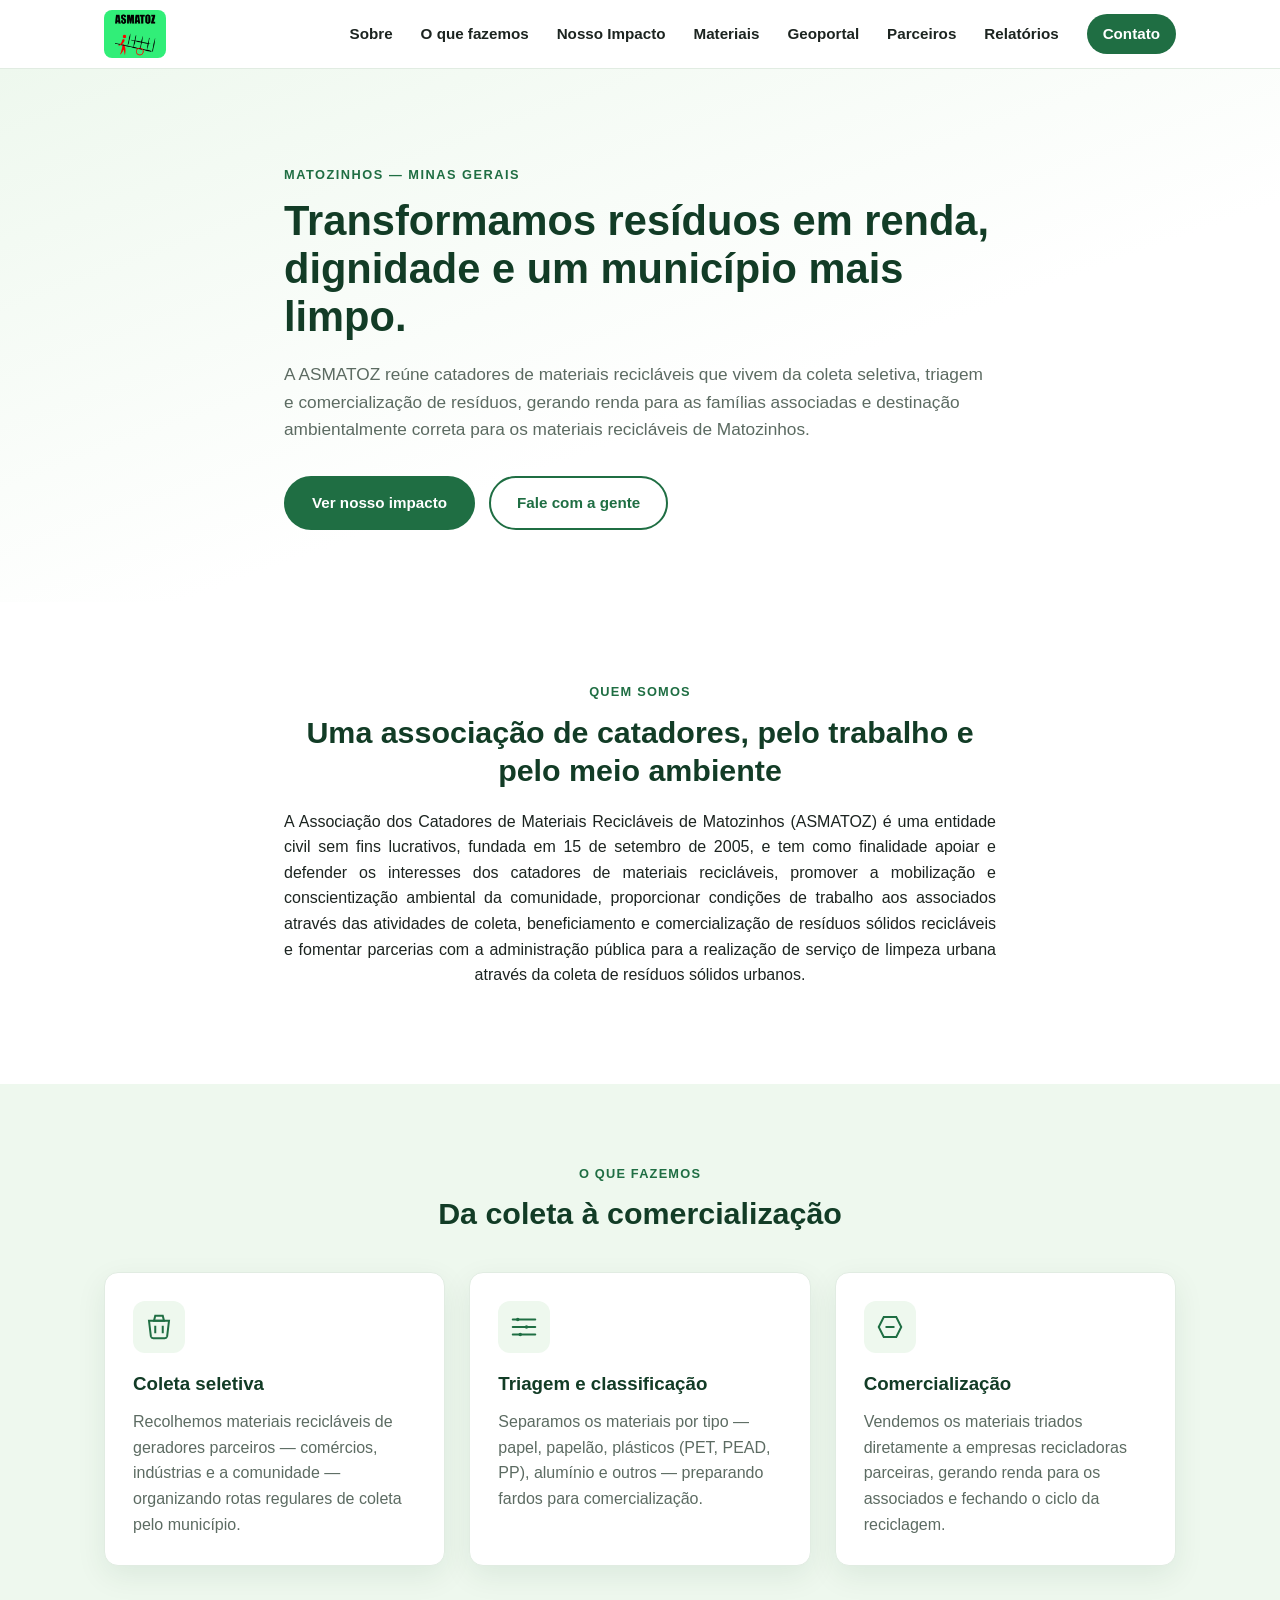
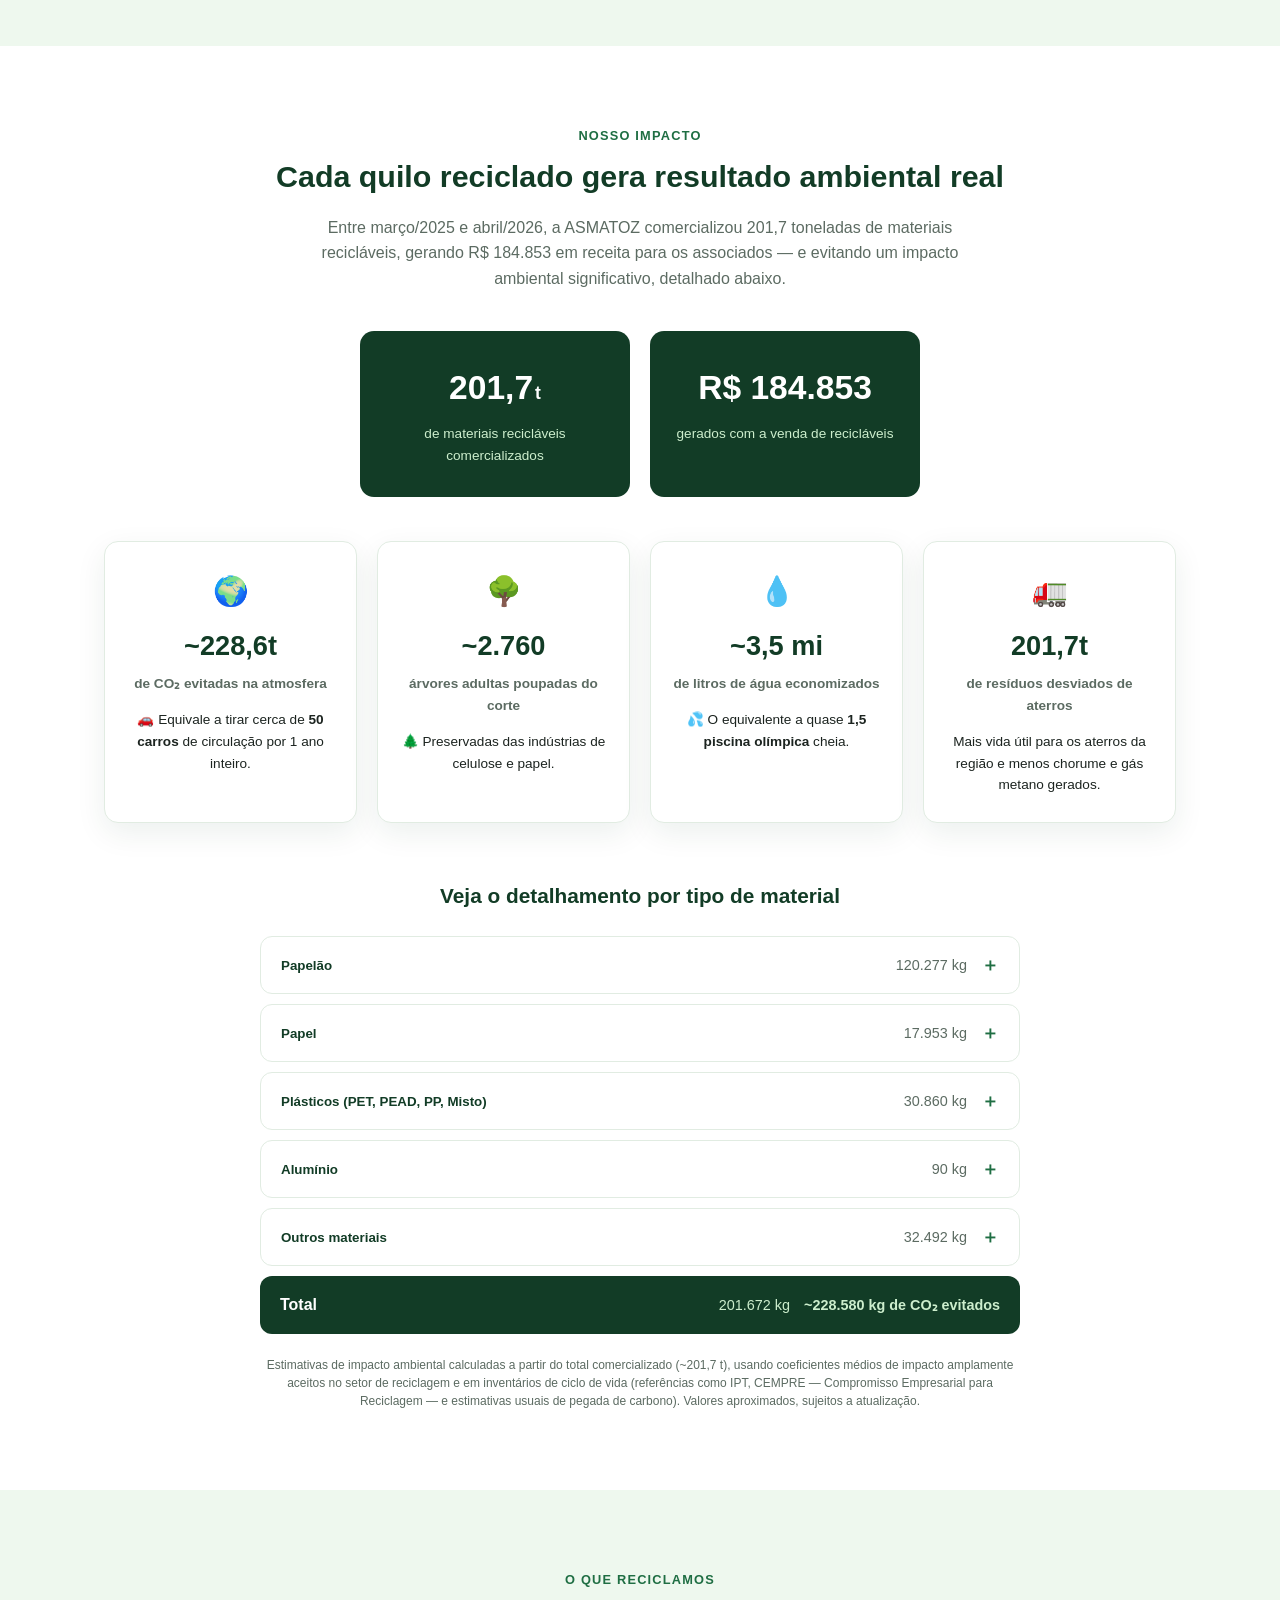
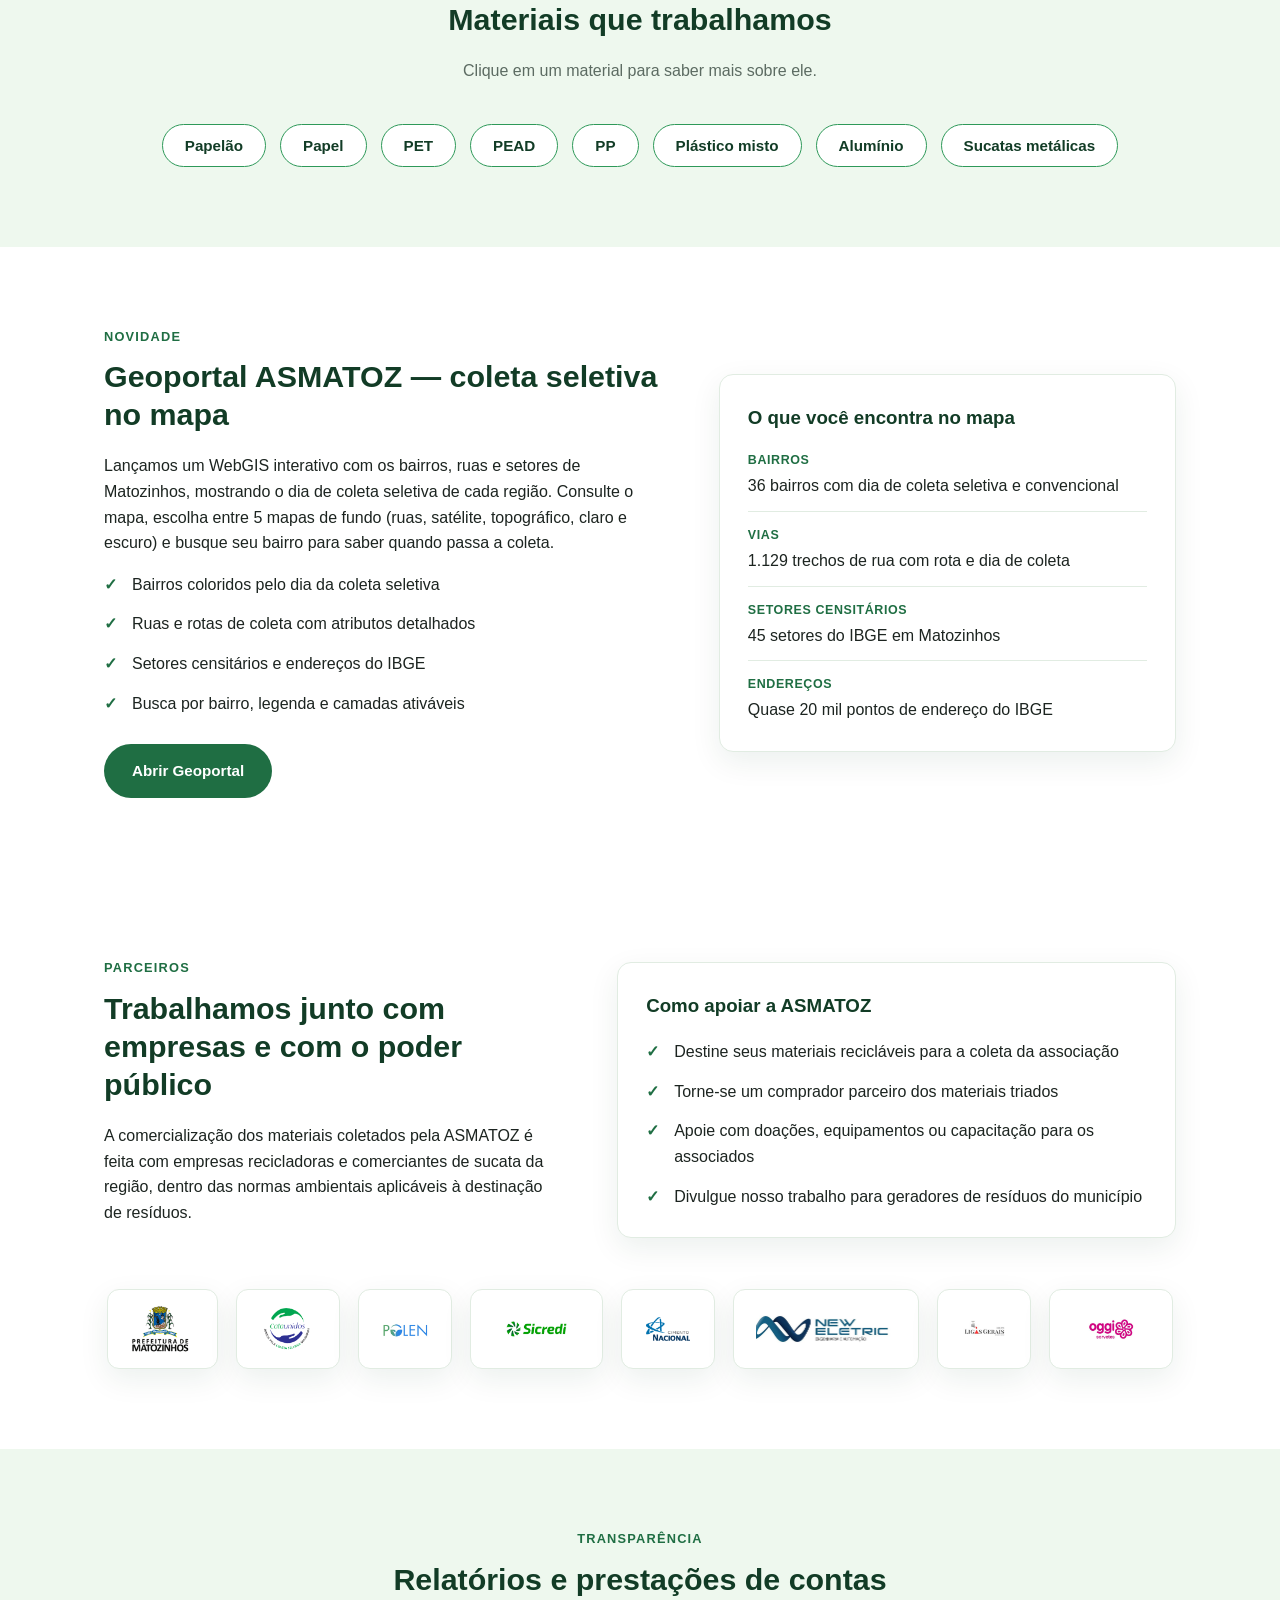
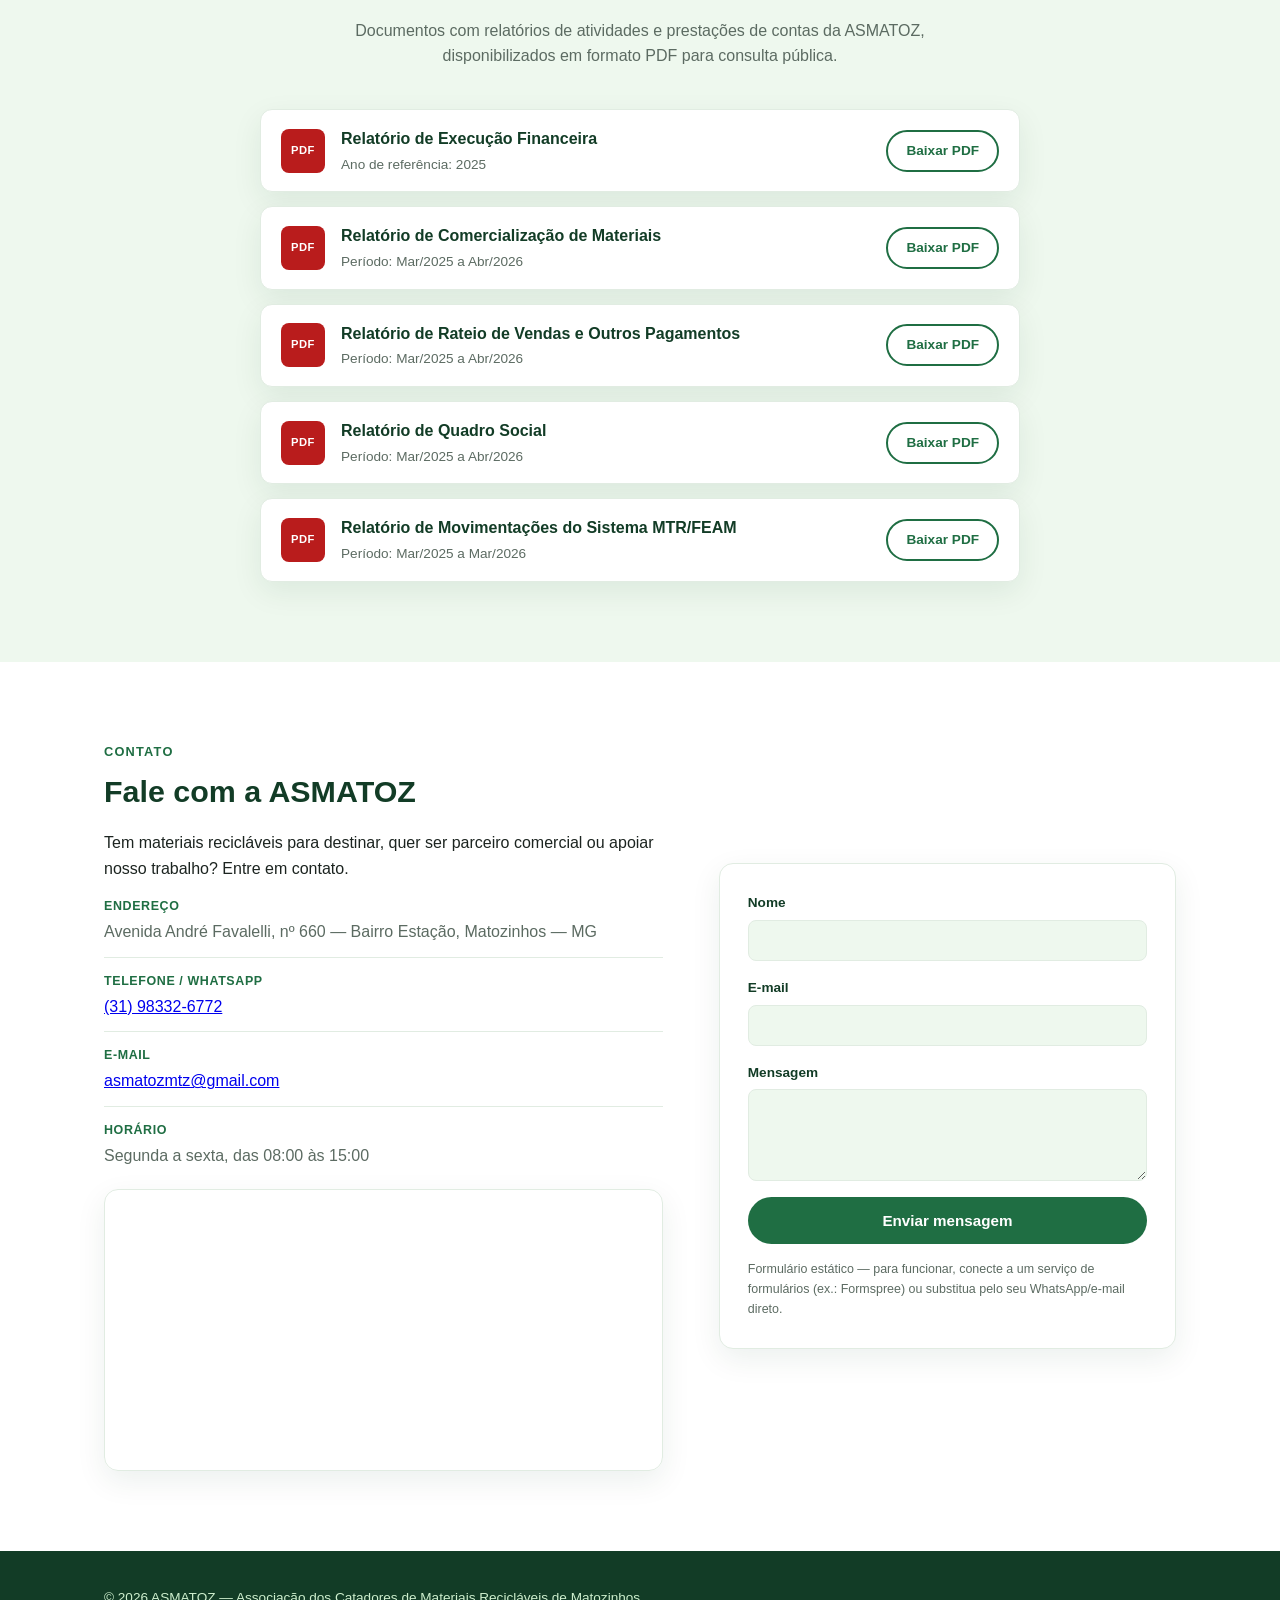
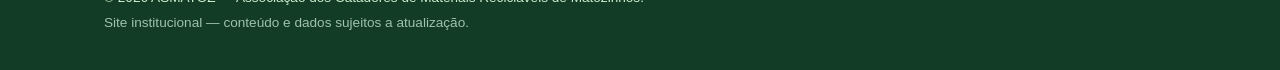
==== commit 833ea3cf: "geoportal" ====
--- a/index.html
+++ b/index.html
@@ -23,6 +23,7 @@
       <a href="#atividades">O que fazemos</a>
       <a href="#impacto">Nosso Impacto</a>
       <a href="#materiais">Materiais</a>
+      <a href="#geoportal">Geoportal</a>
       <a href="#parceiros">Parceiros</a>
       <a href="#relatorios">Relatórios</a>
       <a href="#contato" class="nav-cta">Contato</a>
@@ -228,6 +229,34 @@
       <p id="modal-body"></p>
     </div>
   </div>
+
+  <section id="geoportal" class="section">
+    <div class="container two-col">
+      <div>
+        <p class="section-tag">Novidade</p>
+        <h2>Geoportal ASMATOZ — coleta seletiva no mapa</h2>
+        <p>Lançamos um WebGIS interativo com os bairros, ruas e setores de Matozinhos, mostrando o dia de coleta seletiva de cada região. Consulte o mapa, escolha entre 5 mapas de fundo (ruas, satélite, topográfico, claro e escuro) e busque seu bairro para saber quando passa a coleta.</p>
+        <ul class="check-list">
+          <li>Bairros coloridos pelo dia da coleta seletiva</li>
+          <li>Ruas e rotas de coleta com atributos detalhados</li>
+          <li>Setores censitários e endereços do IBGE</li>
+          <li>Busca por bairro, legenda e camadas ativáveis</li>
+        </ul>
+        <div class="hero-actions" style="margin-top:28px;">
+          <a href="geoportal/index.html" class="btn btn-primary">Abrir Geoportal</a>
+        </div>
+      </div>
+      <div class="info-card">
+        <h3>O que você encontra no mapa</h3>
+        <ul class="info-list">
+          <li><strong>Bairros</strong><span>36 bairros com dia de coleta seletiva e convencional</span></li>
+          <li><strong>Vias</strong><span>1.129 trechos de rua com rota e dia de coleta</span></li>
+          <li><strong>Setores censitários</strong><span>45 setores do IBGE em Matozinhos</span></li>
+          <li><strong>Endereços</strong><span>Quase 20 mil pontos de endereço do IBGE</span></li>
+        </ul>
+      </div>
+    </div>
+  </section>
 
   <section id="parceiros" class="section">
     <div class="container two-col reverse">
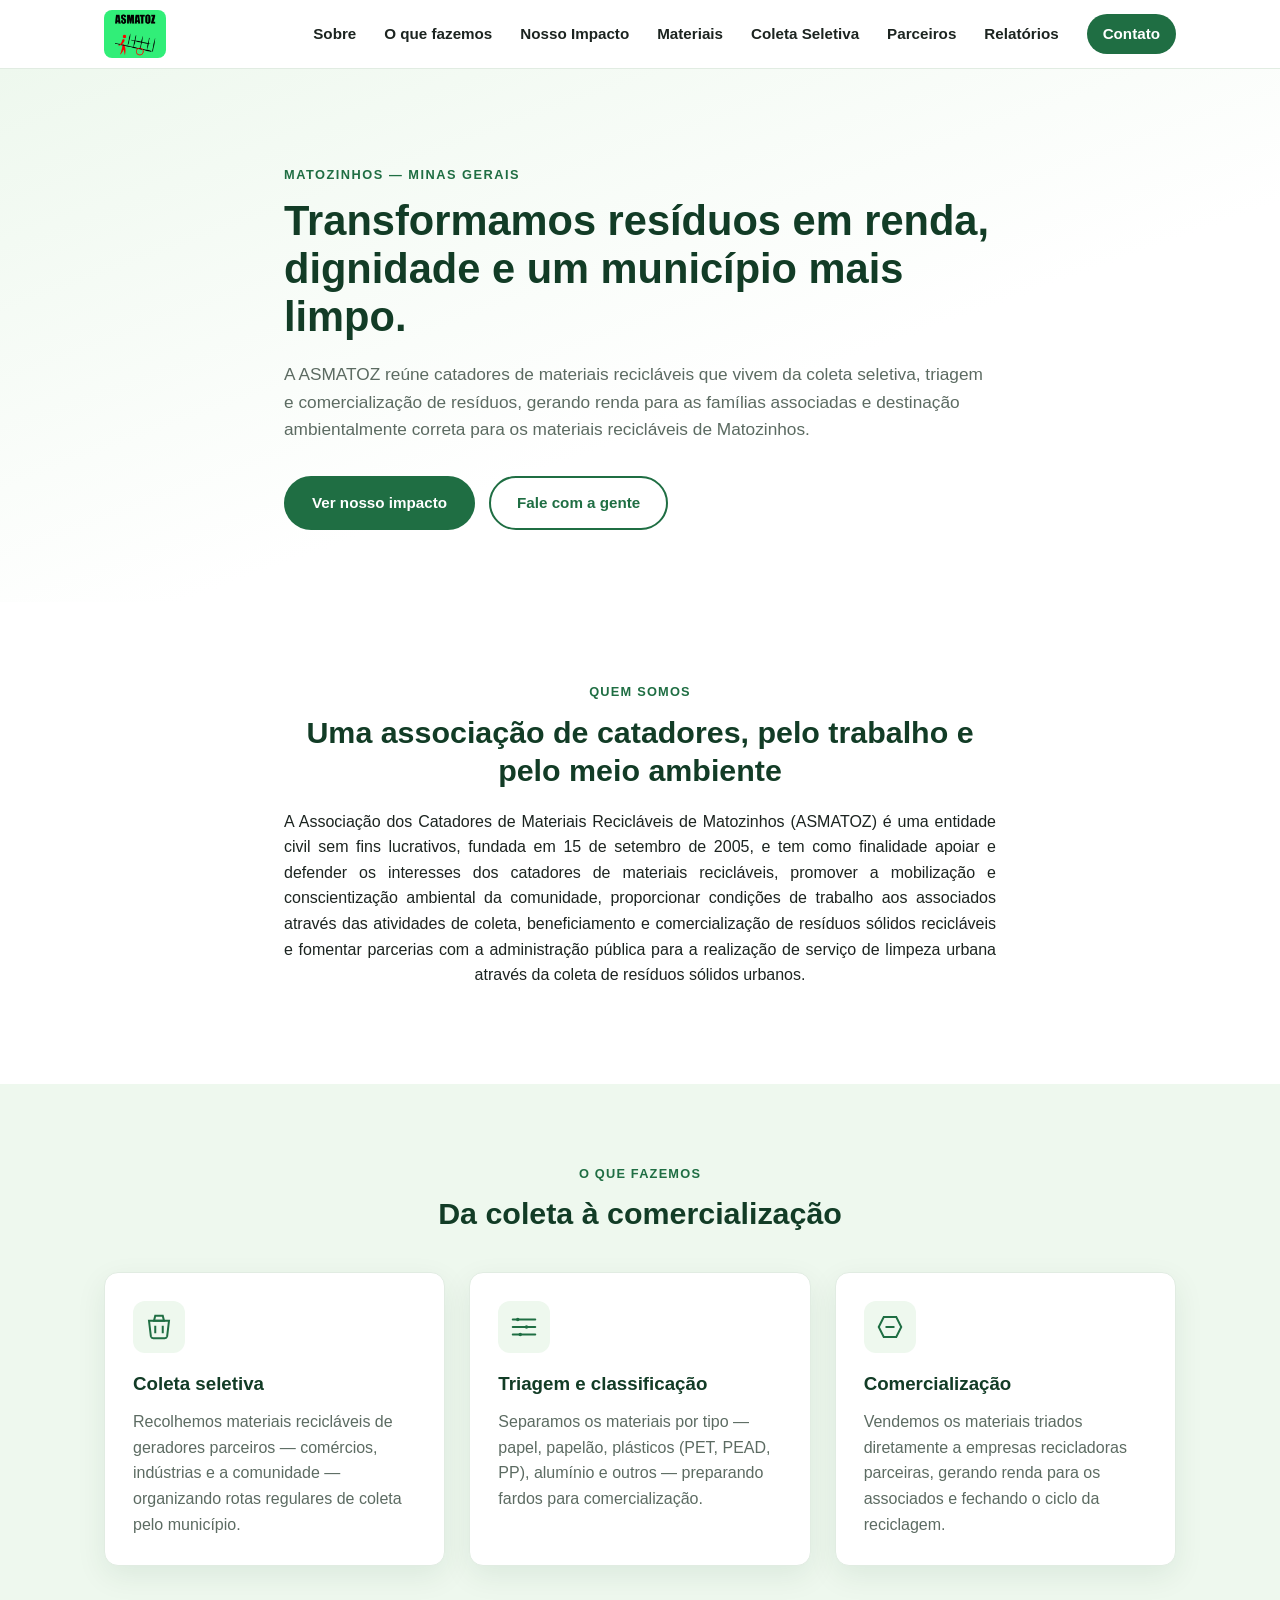
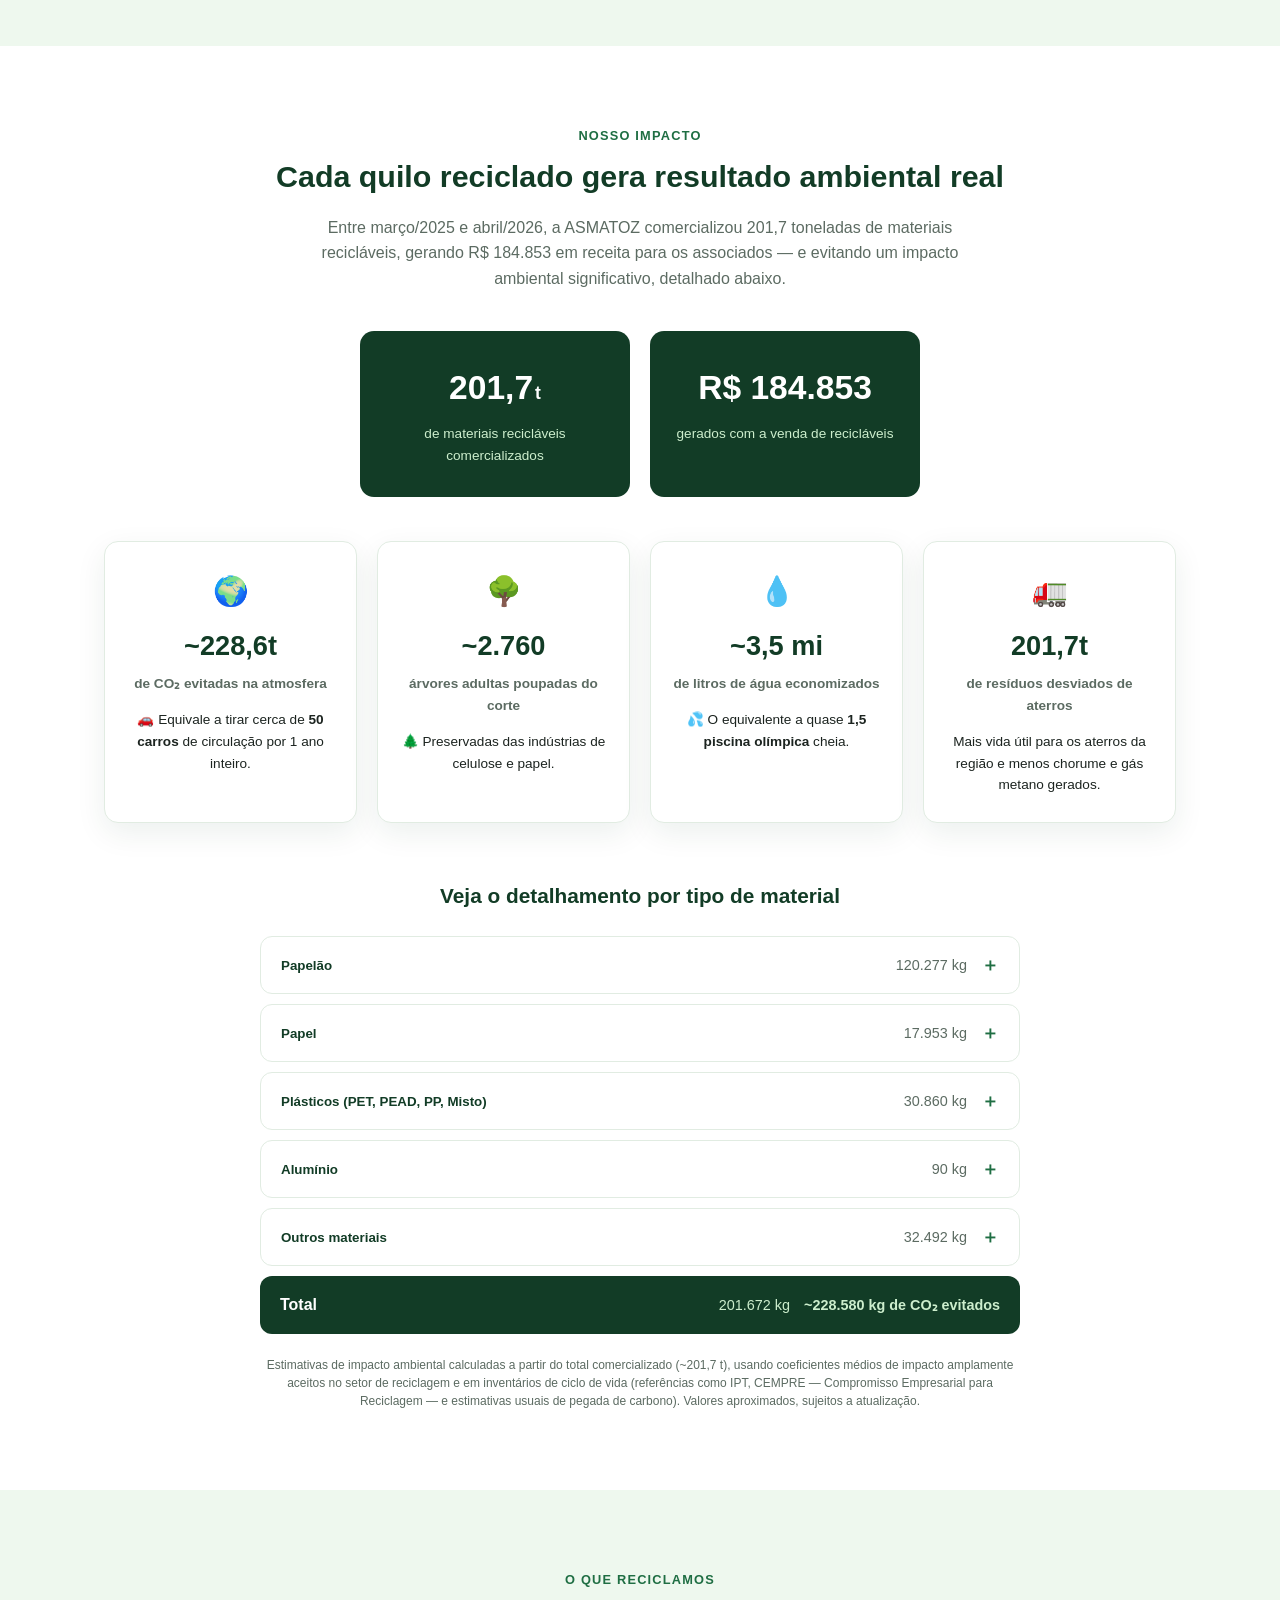
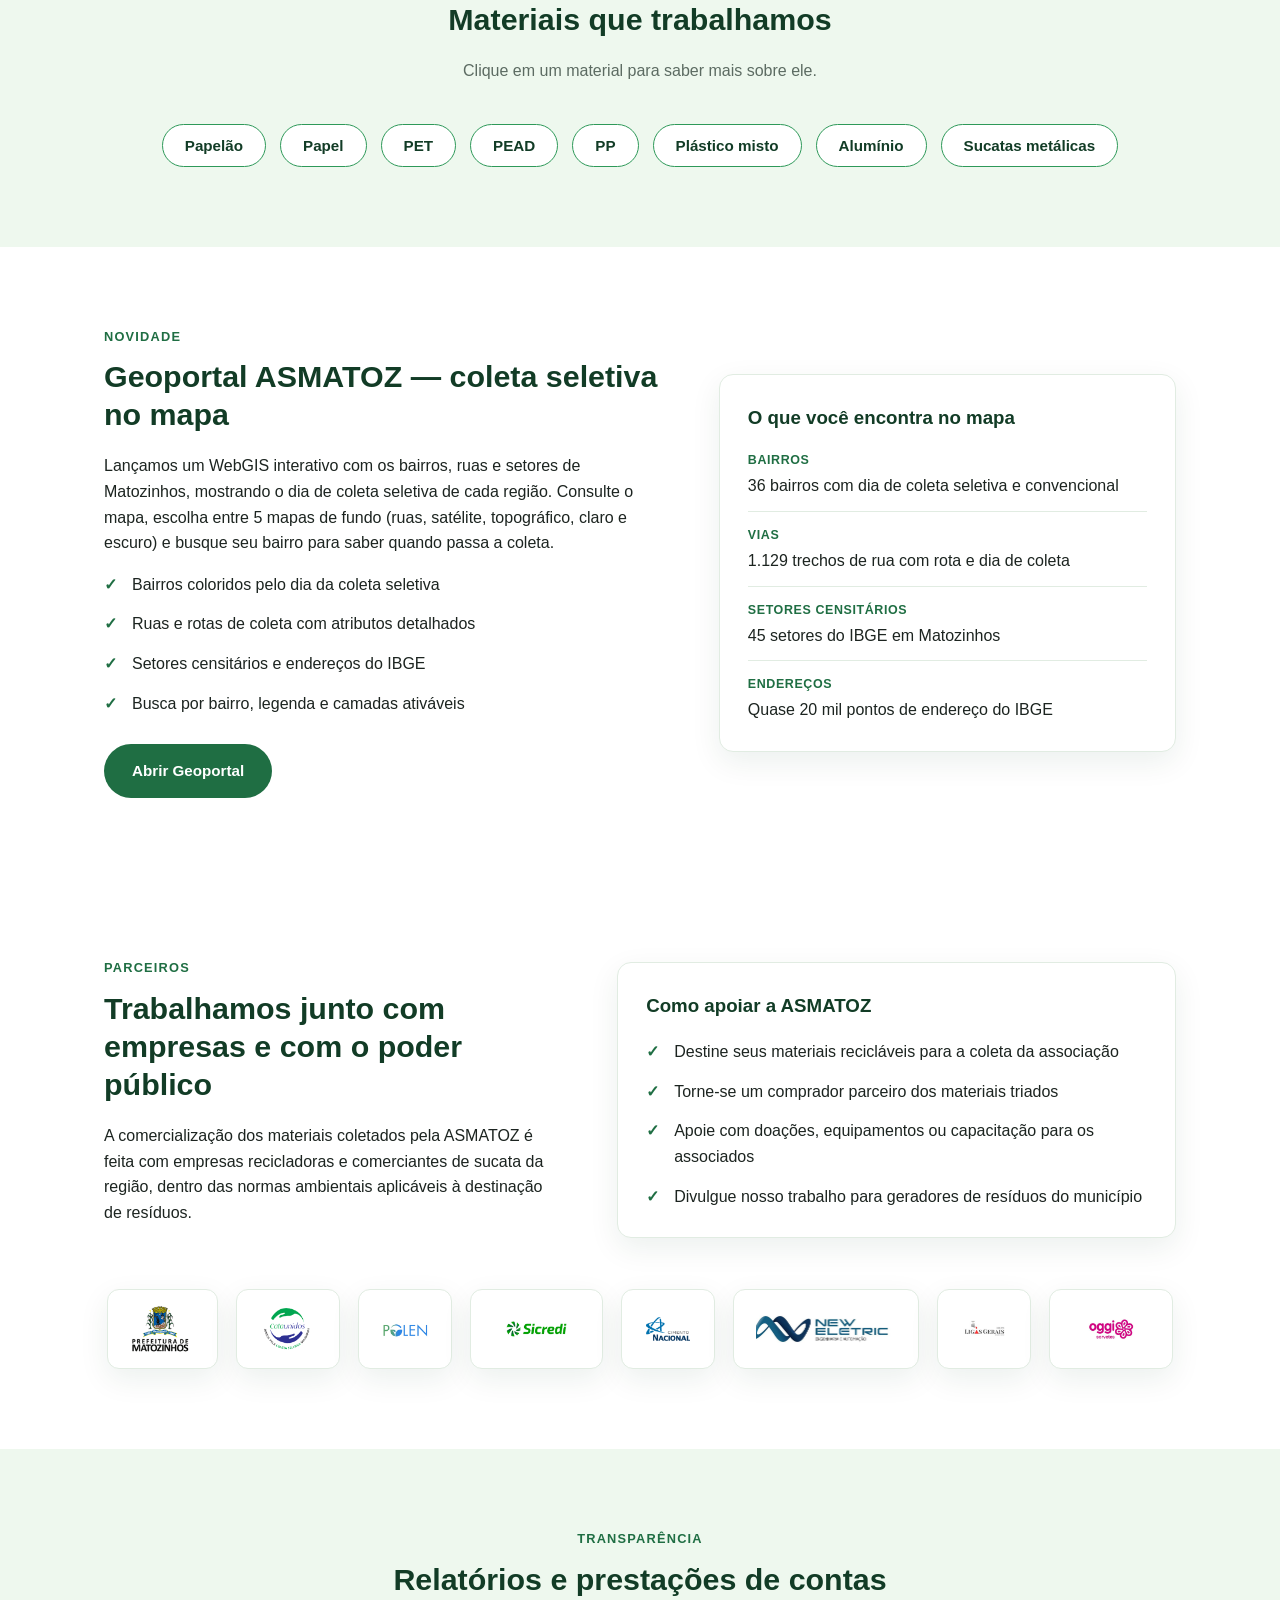
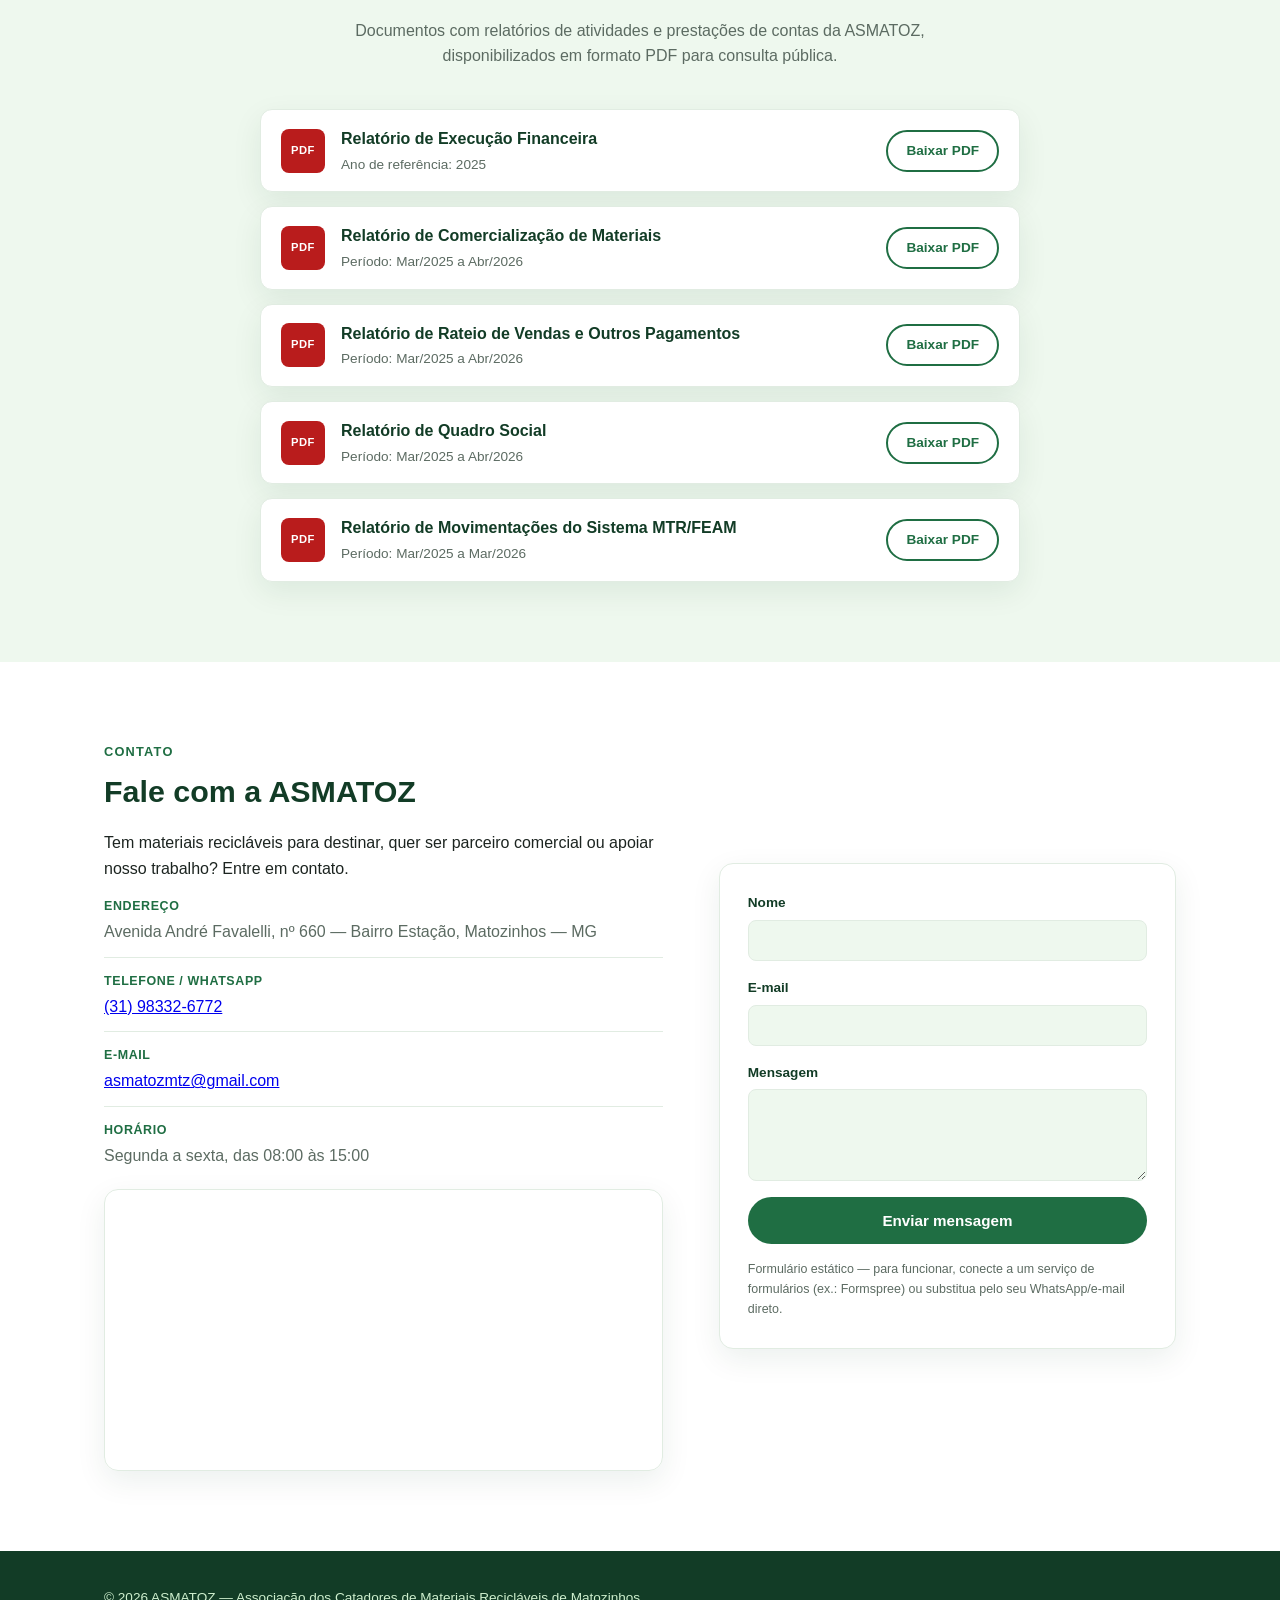
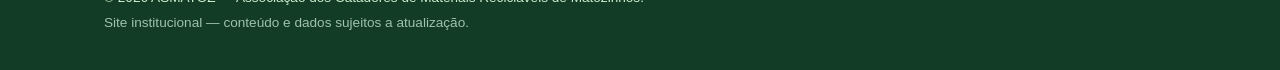
==== commit 7a1df325: "Update index.html" ====
--- a/index.html
+++ b/index.html
@@ -23,7 +23,7 @@
       <a href="#atividades">O que fazemos</a>
       <a href="#impacto">Nosso Impacto</a>
       <a href="#materiais">Materiais</a>
-      <a href="#geoportal">Geoportal</a>
+      <a href="#geoportal">Coleta Seletiva</a>
       <a href="#parceiros">Parceiros</a>
       <a href="#relatorios">Relatórios</a>
       <a href="#contato" class="nav-cta">Contato</a>
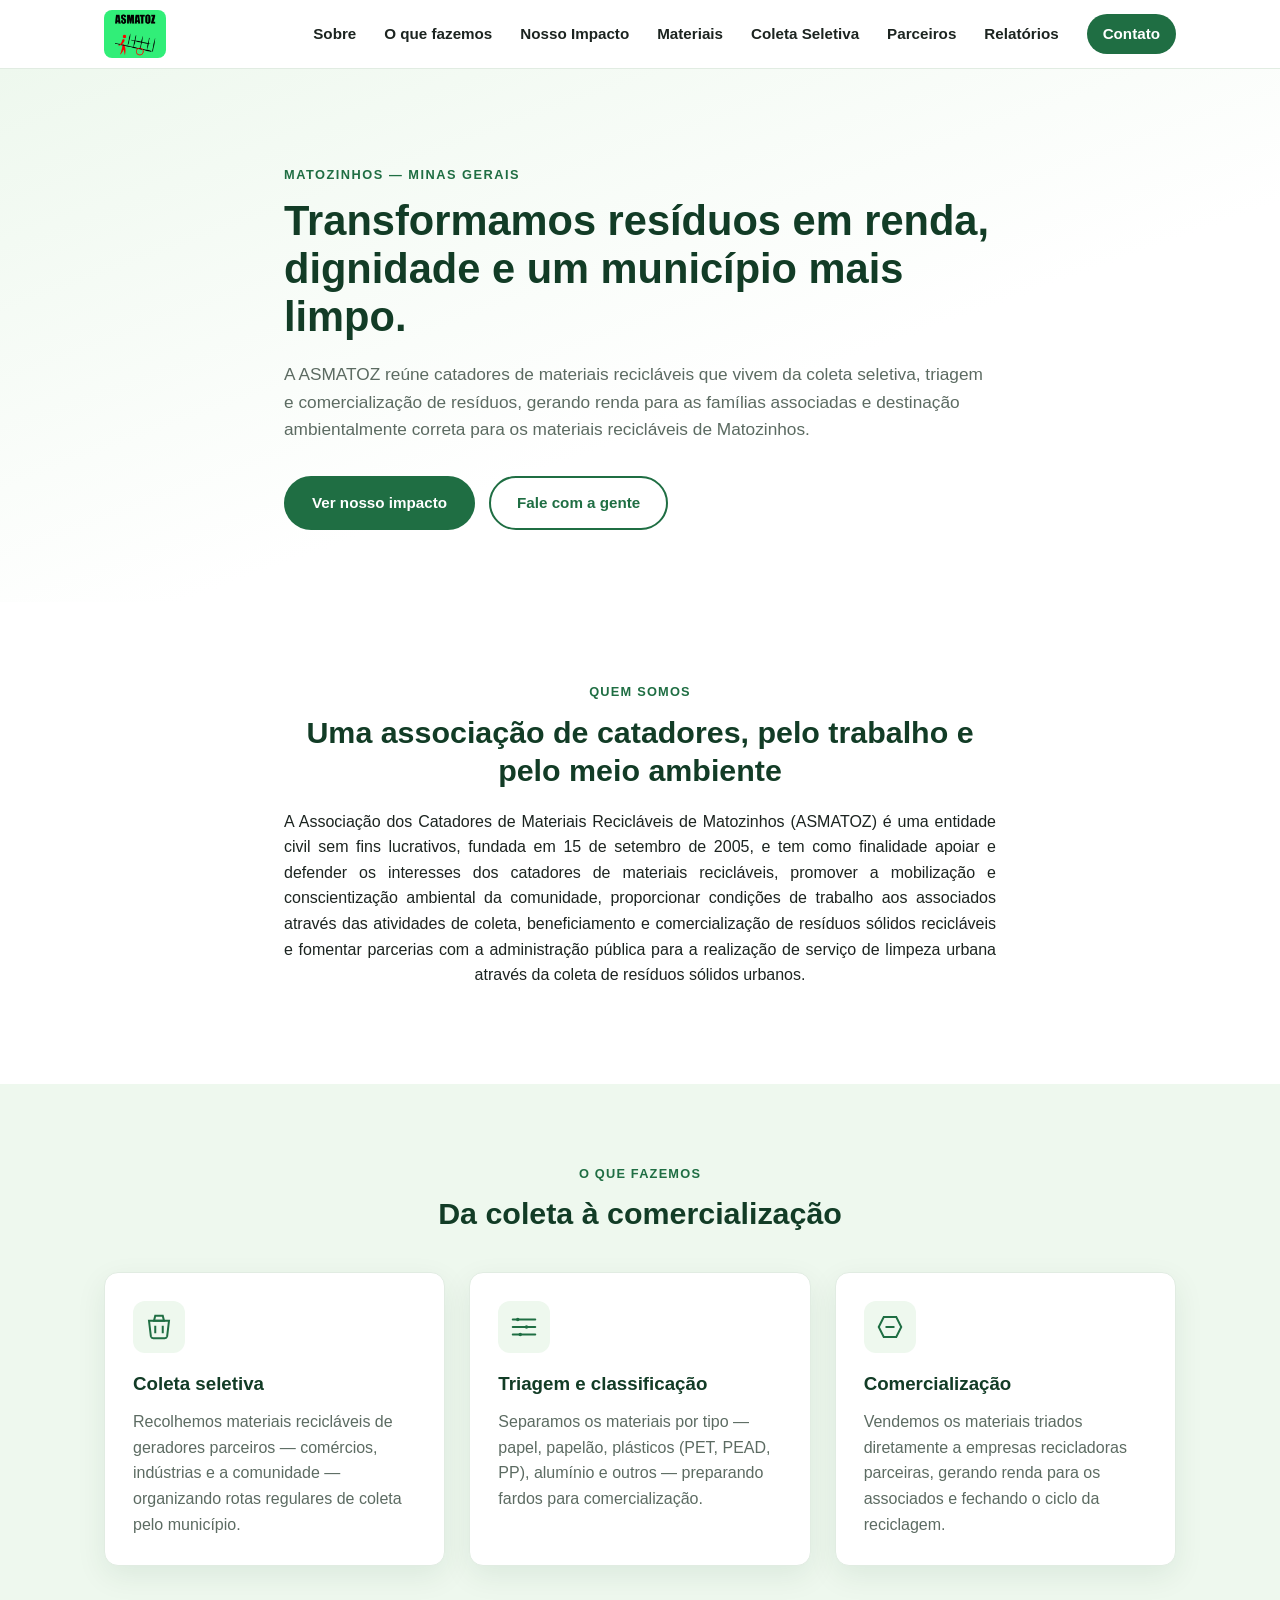
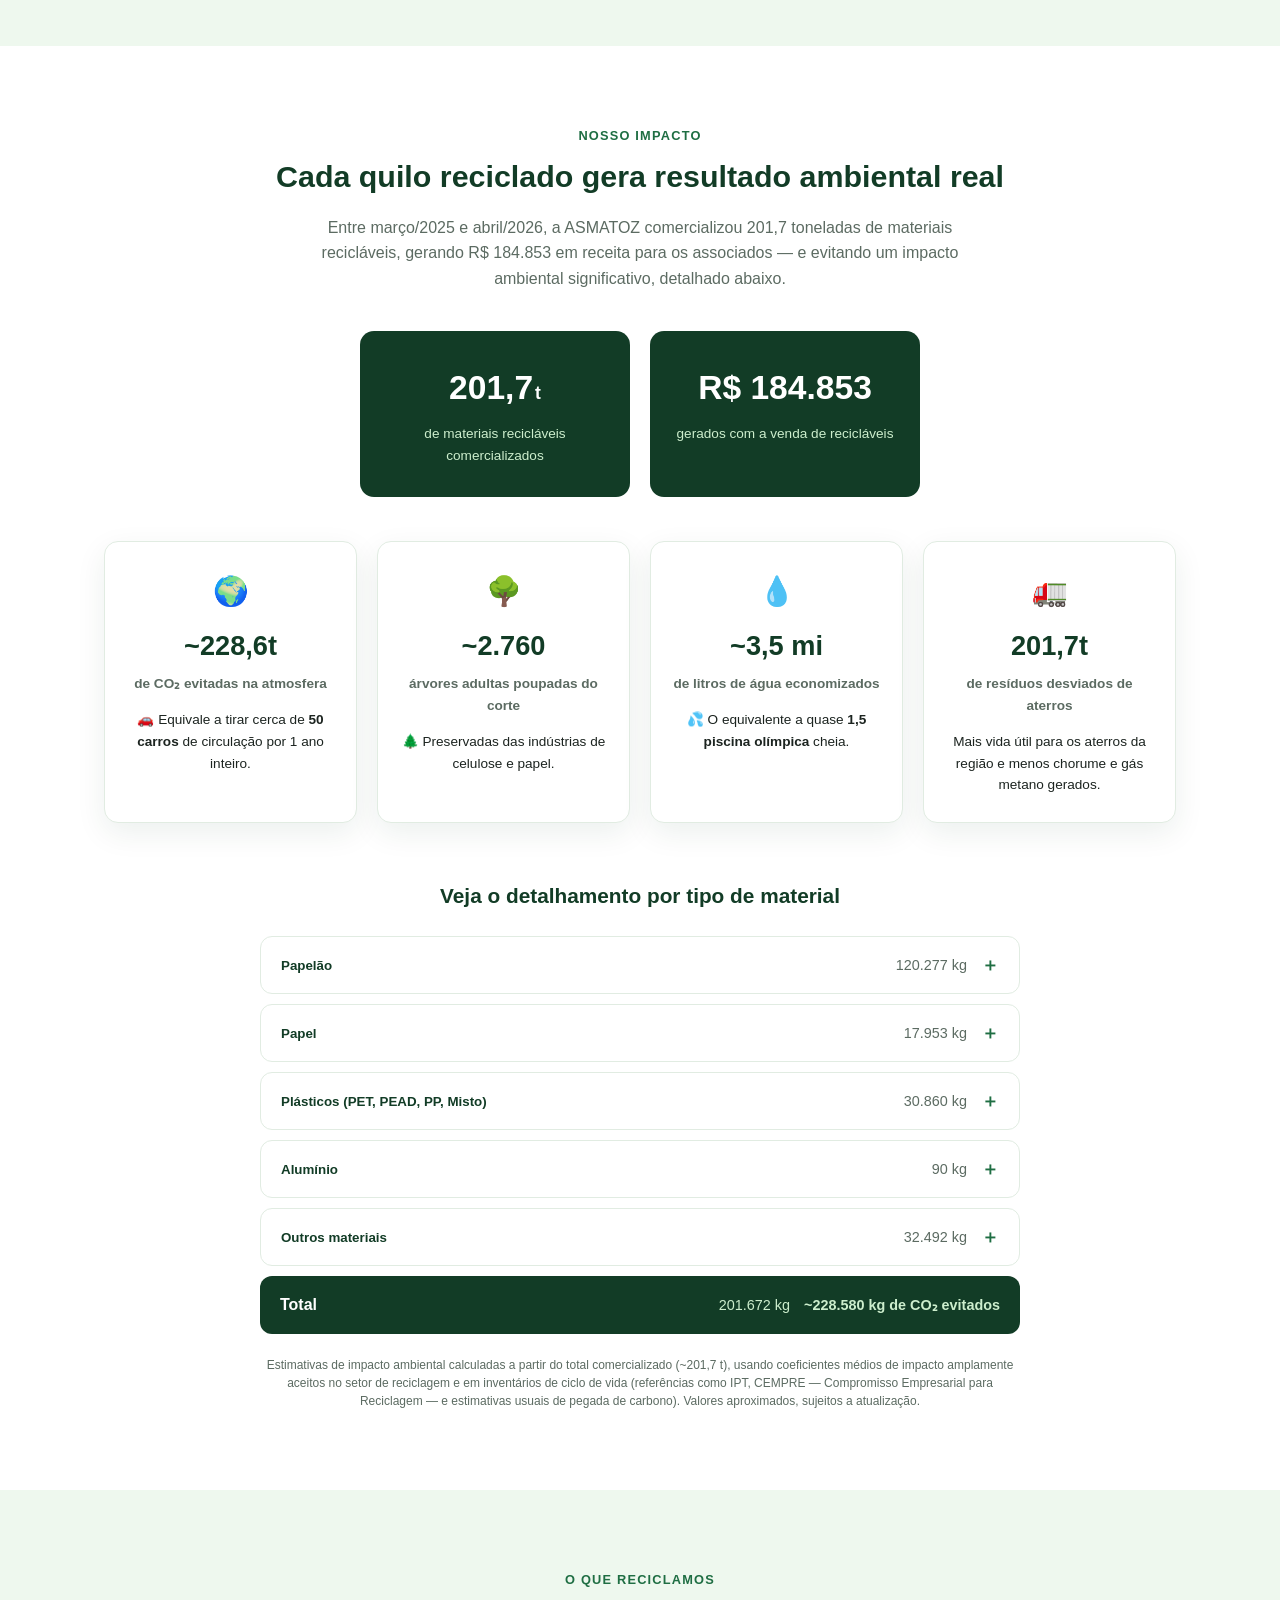
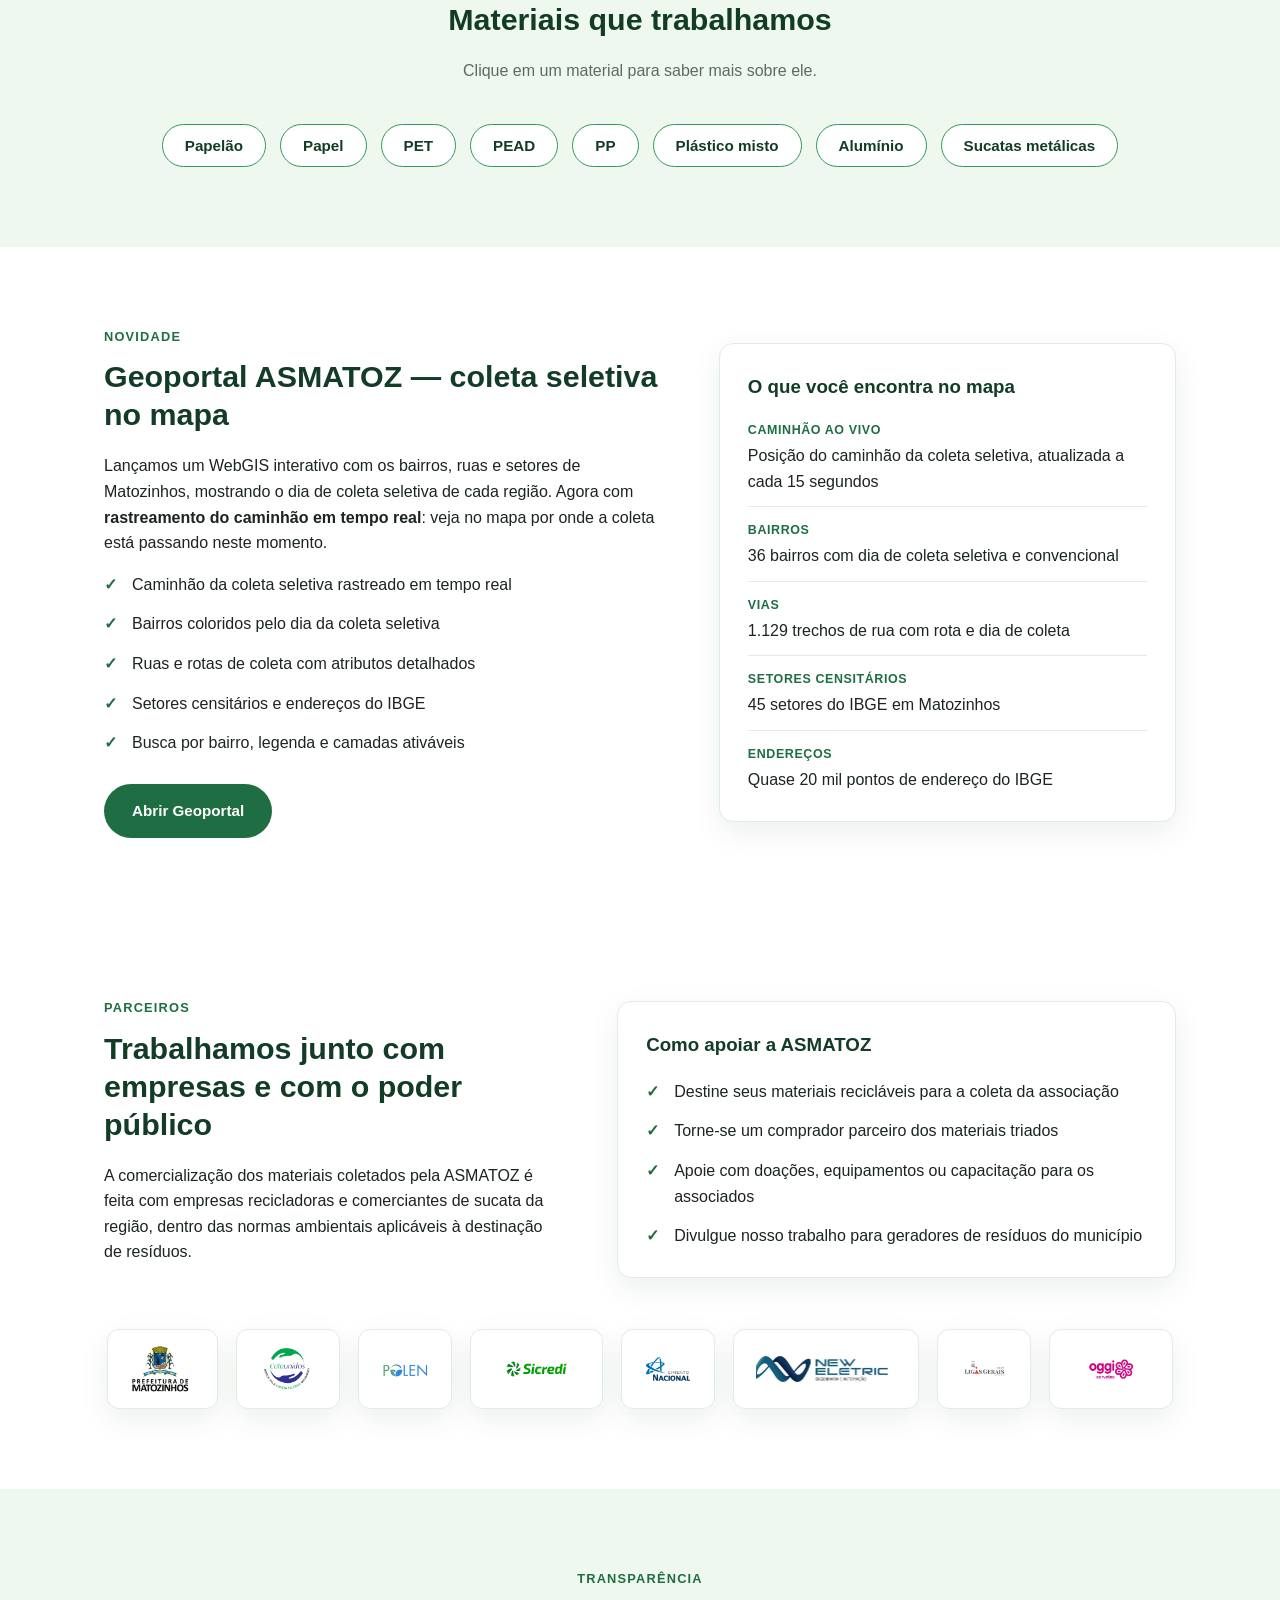
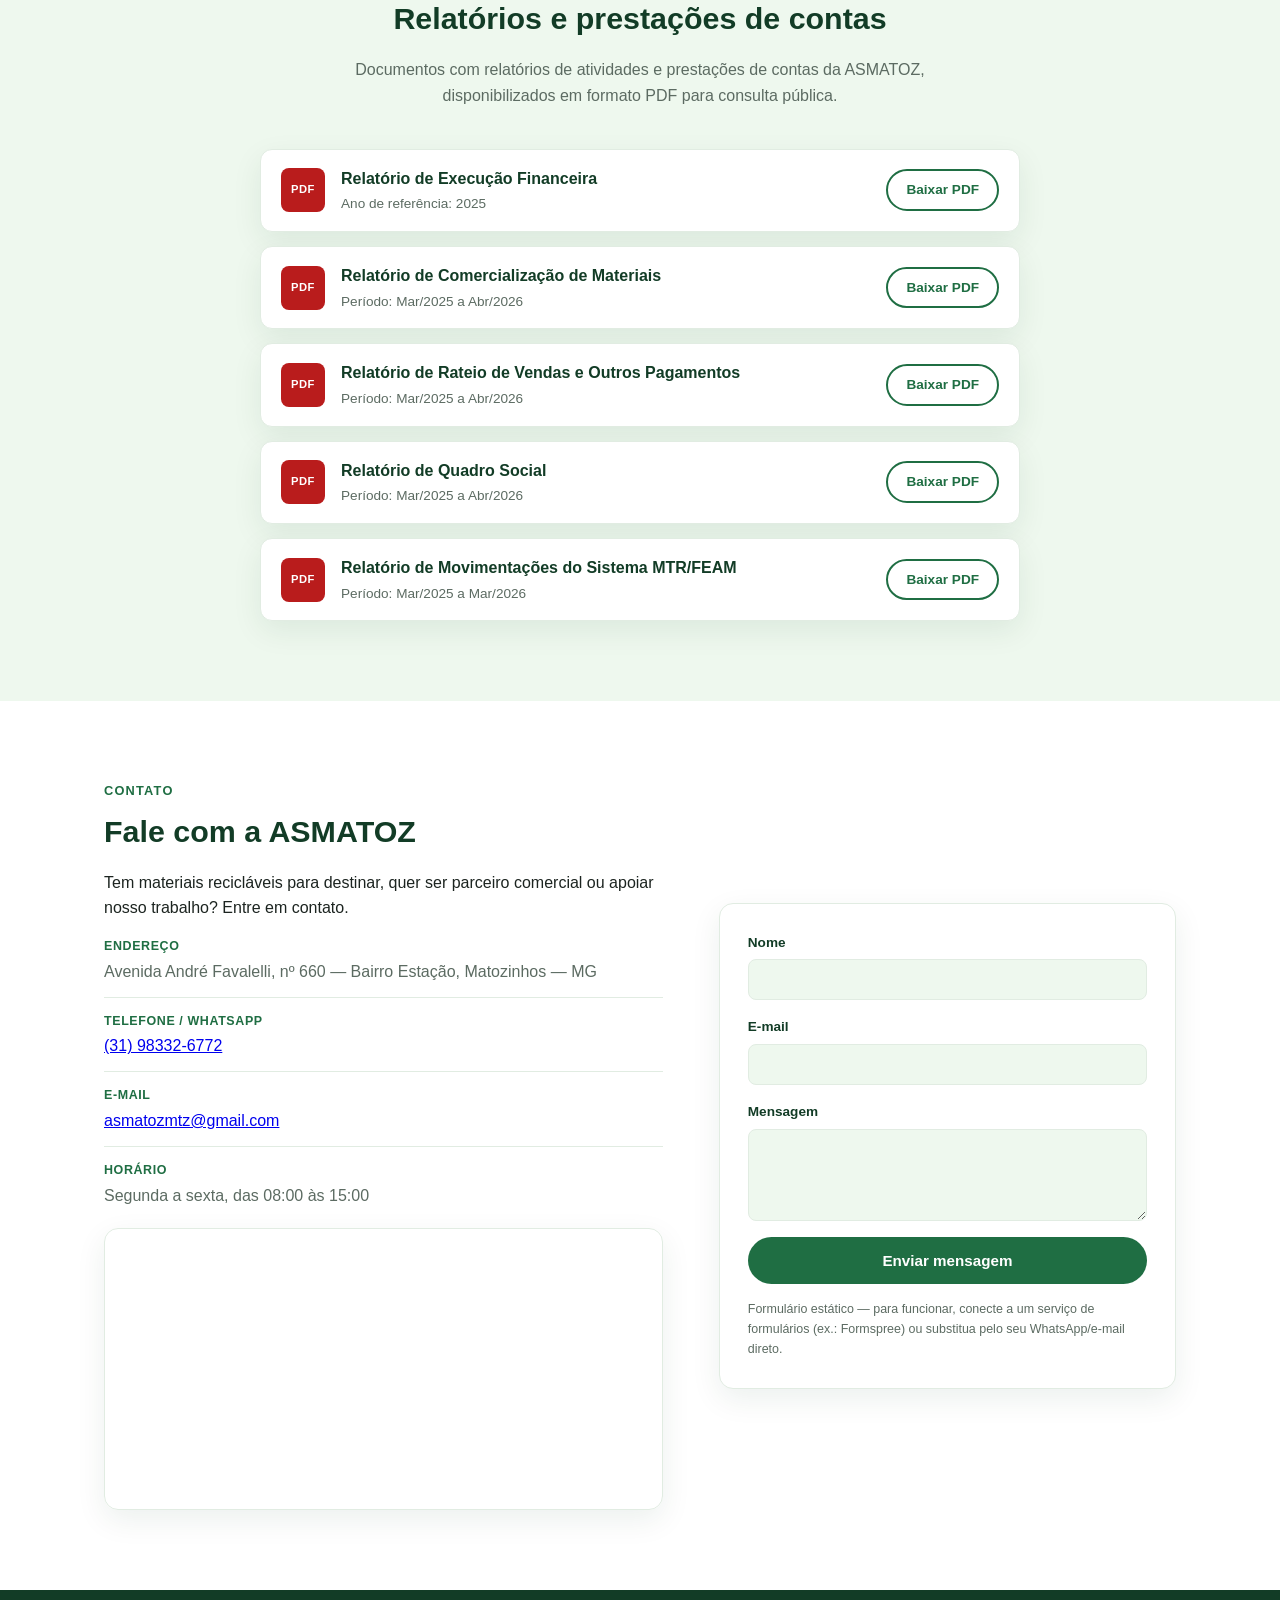
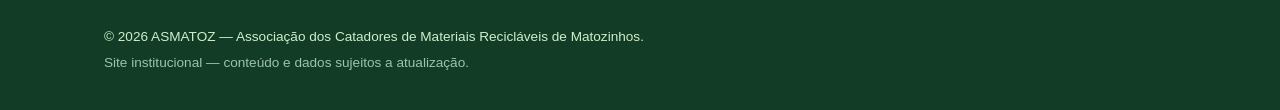
==== commit 63bd15d0: "Add files via upload" ====
--- a/index.html
+++ b/index.html
@@ -235,8 +235,9 @@
       <div>
         <p class="section-tag">Novidade</p>
         <h2>Geoportal ASMATOZ — coleta seletiva no mapa</h2>
-        <p>Lançamos um WebGIS interativo com os bairros, ruas e setores de Matozinhos, mostrando o dia de coleta seletiva de cada região. Consulte o mapa, escolha entre 5 mapas de fundo (ruas, satélite, topográfico, claro e escuro) e busque seu bairro para saber quando passa a coleta.</p>
+        <p>Lançamos um WebGIS interativo com os bairros, ruas e setores de Matozinhos, mostrando o dia de coleta seletiva de cada região. Agora com <strong>rastreamento do caminhão em tempo real</strong>: veja no mapa por onde a coleta está passando neste momento.</p>
         <ul class="check-list">
+          <li>Caminhão da coleta seletiva rastreado em tempo real</li>
           <li>Bairros coloridos pelo dia da coleta seletiva</li>
           <li>Ruas e rotas de coleta com atributos detalhados</li>
           <li>Setores censitários e endereços do IBGE</li>
@@ -249,6 +250,7 @@
       <div class="info-card">
         <h3>O que você encontra no mapa</h3>
         <ul class="info-list">
+          <li><strong>Caminhão ao vivo</strong><span>Posição do caminhão da coleta seletiva, atualizada a cada 15 segundos</span></li>
           <li><strong>Bairros</strong><span>36 bairros com dia de coleta seletiva e convencional</span></li>
           <li><strong>Vias</strong><span>1.129 trechos de rua com rota e dia de coleta</span></li>
           <li><strong>Setores censitários</strong><span>45 setores do IBGE em Matozinhos</span></li>
